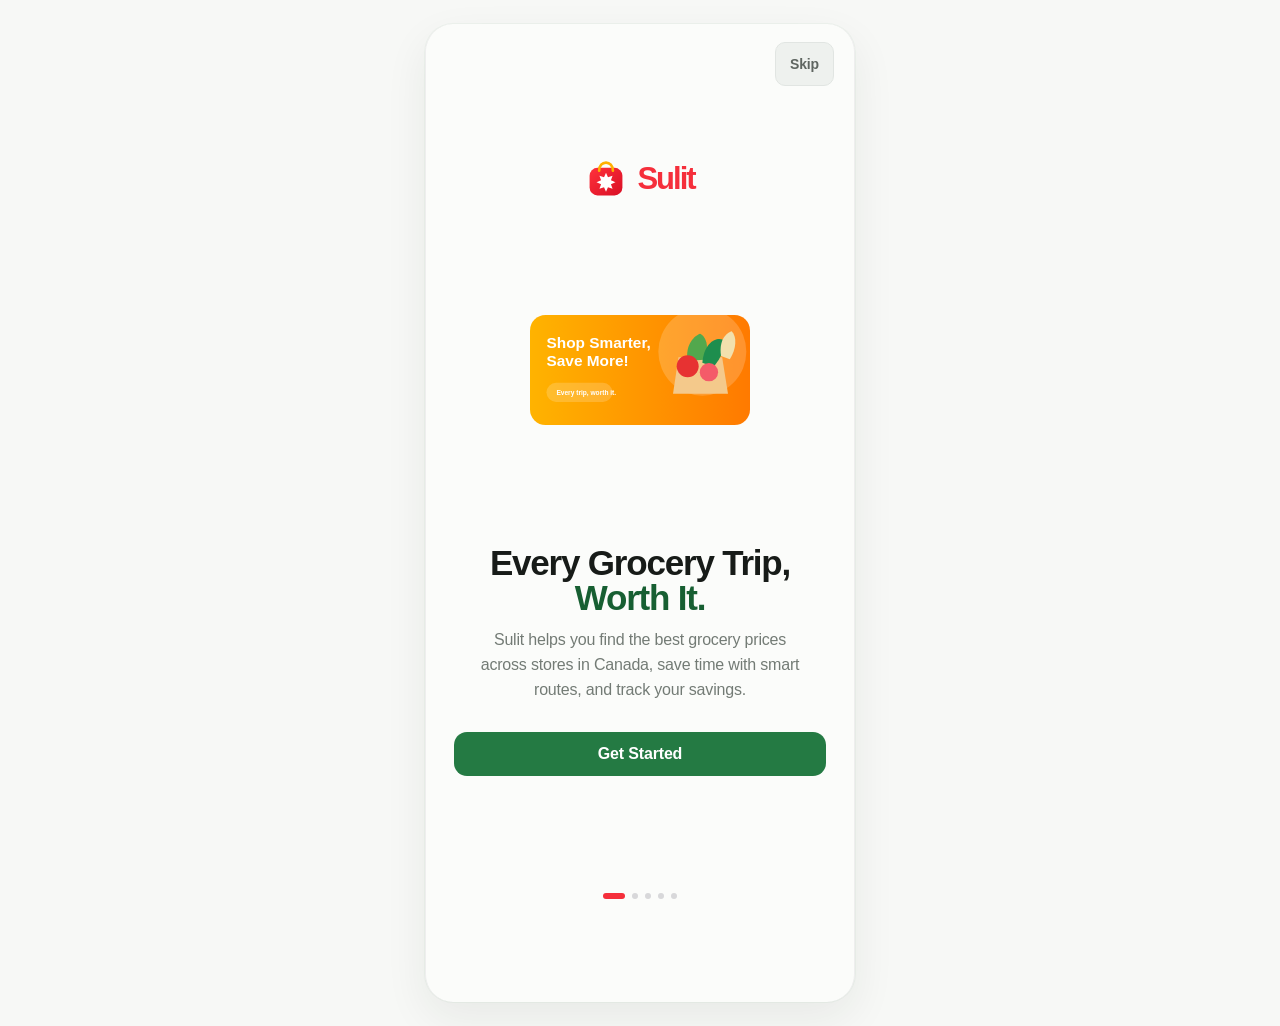
==== index.html @ 2a54afce "Add files via upload" ====
<!doctype html><html lang="en"><head><meta charset="utf-8"><meta name="viewport" content="width=device-width,initial-scale=1,viewport-fit=cover"><meta name="theme-color" content="#2f8f57"><meta name="apple-mobile-web-app-capable" content="yes"><meta name="apple-mobile-web-app-status-bar-style" content="default"><link rel="manifest" href="manifest.webmanifest"><link rel="icon" href="assets/app-icon.svg"><title>Sulit</title><link rel="stylesheet" href="css/styles.css"><link rel="stylesheet" href="css/appstore.css"><link rel="stylesheet" href="css/ios-green.css"></head><body><div class="app onboarding-app"><main class="onboarding-shell"><section class="onboarding-slide active"><button class="skip-link" onclick="finishOnboarding()">Skip</button><div class="sulit-logo"><img src="assets/sulit-logo.svg" alt=""><b>Sulit</b></div><div class="onboarding-art"><img src="assets/hero-grocery.svg" alt="Sulit groceries"></div><h1>Every Grocery Trip,<br><em>Worth It.</em></h1><p>Sulit helps you find the best grocery prices across stores in Canada, save time with smart routes, and track your savings.</p><button onclick="nextSlide()">Get Started</button></section><section class="onboarding-slide"><button class="skip-link" onclick="finishOnboarding()">Skip</button><div class="onboarding-art"><img src="assets/compare.svg" alt="Compare prices"></div><h1>Compare Prices</h1><p>See your grocery total at nearby stores and find the lowest-priced basket.</p><button class="circle-next" onclick="nextSlide()">→</button></section><section class="onboarding-slide"><button class="skip-link" onclick="finishOnboarding()">Skip</button><div class="onboarding-art"><img src="assets/routes.svg" alt="Smart routes"></div><h1>Smart Routes</h1><p>Choose one or two stores and follow the most efficient route to save time and fuel.</p><button class="circle-next" onclick="nextSlide()">→</button></section><section class="onboarding-slide"><button class="skip-link" onclick="finishOnboarding()">Skip</button><div class="onboarding-art"><img src="assets/savings.svg" alt="Track savings"></div><h1>Track Savings</h1><p>Upload receipts to see your grocery spending, savings, and price history.</p><button class="circle-next" onclick="nextSlide()">→</button></section><section class="onboarding-slide"><div class="onboarding-art"><img src="assets/no-hassle.svg" alt="No hassle"></div><h1>No Hassle</h1><p>Simple, fast, and made for Canadian shoppers like you.</p><button onclick="finishOnboarding()">Let’s Go!</button></section><div id="onboardingDots" class="onboarding-dots"></div></main></div><script>let slide=0;const slides=[...document.querySelectorAll('.onboarding-slide')];function paint(){slides.forEach((s,i)=>s.classList.toggle('active',i===slide));document.getElementById('onboardingDots').innerHTML=slides.map((_,i)=>`<i class="${i===slide?'active':''}"></i>`).join('')}function nextSlide(){slide=Math.min(slide+1,slides.length-1);paint()}function finishOnboarding(){localStorage.setItem('sulitOnboardingComplete','true');location.href='add.html'}if(localStorage.getItem('sulitOnboardingComplete')==='true')location.replace('add.html');paint();</script><script>if('serviceWorker'in navigator){window.addEventListener('load',()=>navigator.serviceWorker.register('./sw.js').catch(()=>{}))}</script></body></html>
---- css/styles.css ----
:root{
  --green:#2ca43b;
  --green-dark:#167326;
  --green-soft:#edf8ee;
  --green-pale:#f5fbf5;
  --ink:#141b17;
  --muted:#68736b;
  --line:#e4e9e5;
  --surface:#ffffff;
  --page:#f4f7f4;
  --warning:#fff7de;
  --warning-line:#ead68a;
  --danger:#fff0f0;
  --danger-text:#a32626;
  --shadow:0 10px 30px rgba(30,64,39,.08);
  --shadow-soft:0 4px 16px rgba(30,64,39,.06);
}
*{box-sizing:border-box}
html{background:var(--page)}
body{
  margin:0;
  font-family:Inter,ui-sans-serif,system-ui,-apple-system,BlinkMacSystemFont,"Segoe UI",sans-serif;
  background:
    radial-gradient(circle at 20% 0%,#edf8ef 0,transparent 32rem),
    var(--page);
  color:var(--ink);
}
button,input,select,textarea{font:inherit}
button,a{-webkit-tap-highlight-color:transparent}
.app{
  position:relative;
  width:100%;
  max-width:430px;
  min-height:100vh;
  margin:0 auto;
  padding-bottom:92px;
  overflow:hidden;
  background:var(--surface);
  box-shadow:0 0 40px rgba(19,48,26,.12);
}
header{
  position:relative;
  padding:22px 20px 20px;
  background:#fff;
  color:var(--ink);
  border-bottom:1px solid #eef1ee;
}
header::after{
  content:"";
  position:absolute;
  left:20px;
  right:20px;
  bottom:-1px;
  height:1px;
  background:linear-gradient(90deg,var(--green),transparent);
  opacity:.35;
}
header h1{
  margin:0;
  font-size:25px;
  line-height:1.15;
  letter-spacing:-.6px;
}
header p{
  margin:7px 0 0;
  color:var(--muted);
  font-size:14px;
  line-height:1.45;
}
.brand-header{
  display:flex;
  align-items:center;
  justify-content:space-between;
  gap:14px;
}
.brand-lockup{display:flex;align-items:center;gap:10px}
.brand-mark{
  display:grid;
  place-items:center;
  width:38px;
  height:38px;
  border-radius:12px;
  background:linear-gradient(145deg,#dff5e1,#f7fff7);
  color:var(--green-dark);
  font-size:22px;
  box-shadow:inset 0 0 0 1px #d5ead8;
}
.brand-title{font-size:20px;font-weight:800;color:var(--green-dark);letter-spacing:-.4px}
.header-action{
  display:grid;place-items:center;width:38px;height:38px;border-radius:50%;
  background:#f5f8f5;border:1px solid var(--line);font-size:17px
}
main{padding:18px 16px 22px}
.hero-panel{
  padding:12px 2px 18px;
}
.hero-panel h2{
  max-width:280px;
  margin:0;
  font-size:35px;
  line-height:1.03;
  letter-spacing:-1.5px;
}
.hero-panel p{margin:12px 0 0;max-width:330px;color:var(--muted);line-height:1.55}
.hero-illustration{
  position:relative;
  display:grid;
  place-items:center;
  min-height:175px;
  margin:18px 0;
  border-radius:28px;
  overflow:hidden;
  background:
    radial-gradient(circle at 50% 80%,#dcefdc 0 28%,transparent 29%),
    linear-gradient(145deg,#f6fcf5,#e9f7e8);
}
.hero-illustration::before{
  content:"🥦  🥕  🍎";
  position:absolute;
  top:35px;
  font-size:43px;
  letter-spacing:8px;
  transform:rotate(-4deg);
}
.hero-illustration::after{
  content:"🛒";
  position:absolute;
  bottom:20px;
  font-size:82px;
  filter:drop-shadow(0 12px 8px rgba(19,80,32,.15));
}
.card{
  margin-bottom:14px;
  padding:16px;
  background:var(--surface);
  border:1px solid var(--line);
  border-radius:20px;
  box-shadow:var(--shadow-soft);
}
.card.featured{
  border-color:#b8dfbd;
  background:linear-gradient(145deg,#fbfffb,#edf9ee);
}
.card.selected,.product.selected,.store-card.selected,.plan-card.selected{
  border-color:var(--green);
  background:var(--green-soft);
  box-shadow:0 0 0 2px rgba(44,164,59,.08),var(--shadow-soft);
}
.row{display:flex;align-items:center;gap:10px}
.space{justify-content:space-between}
.grid2{display:grid;grid-template-columns:repeat(2,minmax(0,1fr));gap:11px}
h2{margin:0 0 12px;font-size:18px;letter-spacing:-.25px}
h3{margin:0 0 8px;font-size:16px}
label{display:block;margin:13px 0 6px;font-size:12px;font-weight:750;color:#3d4941}
input,select,textarea{
  width:100%;
  padding:13px 14px;
  color:var(--ink);
  background:#fbfcfb;
  border:1px solid #dfe6e0;
  border-radius:13px;
  outline:none;
  transition:border-color .18s,box-shadow .18s,background .18s;
}
input:focus,select:focus,textarea:focus{
  background:#fff;
  border-color:#74bd7e;
  box-shadow:0 0 0 4px rgba(44,164,59,.10);
}
button,.button{
  display:block;
  width:100%;
  padding:13px 15px;
  border:0;
  border-radius:13px;
  cursor:pointer;
  text-align:center;
  text-decoration:none;
  color:#fff;
  font-weight:760;
  background:linear-gradient(180deg,#35b747,#249a35);
  box-shadow:0 7px 14px rgba(37,151,51,.18);
  transition:transform .12s,filter .12s;
}
button:active,.button:active{transform:translateY(1px)}
button:hover,.button:hover{filter:brightness(.98)}
button.secondary,.button.secondary{
  color:var(--green-dark);
  background:#f1f7f2;
  border:1px solid #d9e8dc;
  box-shadow:none;
}
button.danger{
  width:auto;
  padding:8px 11px;
  color:var(--danger-text);
  background:var(--danger);
  box-shadow:none;
}
.price{font-size:24px;font-weight:850;letter-spacing:-.6px}
.muted{color:var(--muted);font-size:12.5px;line-height:1.45}
.badge{
  display:inline-flex;
  align-items:center;
  gap:4px;
  padding:5px 9px;
  color:var(--green-dark);
  background:#dff4e2;
  border-radius:999px;
  font-size:11px;
  font-weight:800;
}
.item{
  padding:13px 0;
  border-bottom:1px solid var(--line);
}
.item:last-child{border-bottom:0}
.item strong{font-size:14px}
.product,.store-card,.plan-card{
  margin-bottom:10px;
  padding:14px;
  background:#fff;
  border:1px solid var(--line);
  border-radius:17px;
  box-shadow:0 3px 11px rgba(34,62,40,.035);
  cursor:pointer;
}
.product:hover,.store-card:hover,.plan-card:hover{border-color:#b5dabb;background:#fbfefb}
.product{position:relative;padding-left:44px}
.product::before{
  content:"○";
  position:absolute;
  left:14px;
  top:50%;
  transform:translateY(-50%);
  color:var(--green);
  font-size:22px;
}
.product.selected::before{content:"●"}
.store-card{
  position:relative;
  padding:15px 15px 15px 67px;
  min-height:82px;
}
.store-card::before{
  content:"🏪";
  position:absolute;
  left:15px;
  top:15px;
  display:grid;
  place-items:center;
  width:40px;height:40px;
  border-radius:13px;
  background:#eff7ef;
  font-size:21px;
}
.plan-card{padding:17px}
.plan-card h2{margin-bottom:4px}
.empty{padding:30px 10px;text-align:center;color:var(--muted)}
.notice,.success,.error{
  padding:12px 13px;
  border-radius:14px;
  font-size:13px;
  line-height:1.45;
}
.notice{background:var(--warning);border:1px solid var(--warning-line)}
.success{margin-bottom:12px;color:#176f27;background:#e7f7e9;border:1px solid #bce3c1}
.error{margin-bottom:12px;color:var(--danger-text);background:var(--danger);border:1px solid #efc4c4}
.stat{
  min-height:94px;
  padding:14px;
  border:1px solid #dfe9df;
  border-radius:16px;
  background:linear-gradient(145deg,#f8fcf8,#edf7ee);
}
.stat:nth-child(2n){background:linear-gradient(145deg,#fbfbf7,#f7f4e9)}
.stat .value{margin-top:7px;font-size:22px;font-weight:850;letter-spacing:-.6px}
.nav{
  position:fixed;
  z-index:50;
  left:50%;
  bottom:0;
  transform:translateX(-50%);
  display:grid;
  grid-template-columns:repeat(5,1fr);
  width:min(430px,100%);
  padding:8px 5px max(8px,env(safe-area-inset-bottom));
  background:rgba(255,255,255,.96);
  border-top:1px solid var(--line);
  backdrop-filter:blur(18px);
}
.nav a{
  padding:4px 2px;
  text-align:center;
  text-decoration:none;
  color:#7c867f;
  font-size:10px;
  font-weight:650;
  border-radius:11px;
}
.nav a.active{color:var(--green-dark);background:#f1f8f2}
.nav span{display:block;margin-bottom:2px;font-size:19px}
#map{
  height:365px;
  overflow:hidden;
  border:1px solid #dce4dd;
  border-radius:18px;
}
table{width:100%;border-collapse:collapse;font-size:12px}
th,td{padding:9px 6px;border-bottom:1px solid var(--line);text-align:left}
th{color:var(--muted);font-size:10px;text-transform:uppercase;letter-spacing:.6px}
.hidden{display:none!important}

/* Route */
.route-hero{
  padding:20px;
  border-radius:23px;
  text-align:center;
  background:linear-gradient(145deg,#f3fbf2,#e4f5e5);
}
.route-icon{font-size:55px;margin-bottom:6px}
.route-summary-card{background:#fff}

/* Return modal */
.shopping-modal{
  position:fixed;inset:0;z-index:9999;display:none;align-items:center;justify-content:center;
  padding:20px;background:rgba(8,22,12,.62);backdrop-filter:blur(4px)
}
.shopping-modal.show{display:flex}
.shopping-modal-card{
  width:100%;max-width:380px;padding:23px;border-radius:22px;background:#fff;
  box-shadow:0 20px 60px rgba(0,0,0,.26)
}
.shopping-modal-buttons{display:grid;grid-template-columns:1fr 1fr;gap:10px;margin-top:18px}
.shopping-check{width:23px;height:23px;flex:0 0 auto;accent-color:var(--green)}
.item-completed{opacity:.52}.item-completed strong{text-decoration:line-through}

/* Receipt scanner */
.receipt-dropzone{
  padding:26px 16px;
  text-align:center;
  border:1.5px dashed #b8d7bd;
  border-radius:20px;
  background:#f7fcf7;
}
.receipt-camera{font-size:52px;margin-bottom:8px}
.receipt-preview{margin-top:14px;padding:10px;border:1px solid var(--line);border-radius:16px;background:#f7faf8}
.receipt-preview img{display:block;width:100%;max-height:320px;object-fit:contain;border-radius:12px}
.scan-progress-track,.budget-progress-track{
  width:100%;height:11px;overflow:hidden;border-radius:999px;background:#e7ece8
}
.scan-progress-track{margin:16px 0 10px}
.scan-progress-bar,.budget-progress-bar{
  height:100%;border-radius:999px;background:linear-gradient(90deg,var(--green-dark),#64c46e);
  transition:width .25s ease
}
.scan-progress-bar{width:2%}.budget-progress-bar{width:0}
.ocr-ring{
  display:grid;place-items:center;width:138px;height:138px;margin:22px auto;border-radius:50%;
  background:conic-gradient(var(--green) var(--progress,0%),#e8eee9 0);
  position:relative
}
.ocr-ring::after{content:"🧾";display:grid;place-items:center;position:absolute;inset:13px;border-radius:50%;background:white;font-size:38px}
.receipt-item-row{display:grid;grid-template-columns:minmax(0,1fr) 90px 42px;gap:7px;align-items:center;margin-bottom:8px}
.receipt-item-row input{min-width:0;padding:10px}.receipt-item-row button{width:42px;height:42px;padding:0}
.ocr-details{margin-top:14px;padding:12px;border:1px solid var(--line);border-radius:12px;background:#f7faf8}

/* Budget */
.savings-welcome-card{text-align:center;padding:30px 20px}
.savings-welcome-icon{font-size:62px;margin-bottom:12px}
.welcome-benefits{
  margin:19px 0;padding:15px;text-align:left;line-height:2.05;
  background:#f4f9f4;border:1px solid #e1ebe2;border-radius:16px
}
.dashboard-top{
  position:relative;
  padding-top:18px;
}
.budget-illustration{
  display:grid;place-items:center;height:145px;margin-bottom:15px;
  background:linear-gradient(145deg,#f3fbf2,#e7f6e7);border-radius:22px;font-size:75px
}

/* Admin */
.admin-shell{max-width:1080px;margin:0 auto;background:#f5f7f5;min-height:100vh}
.admin-shell .app{max-width:1080px;box-shadow:none;background:#f5f7f5;padding-bottom:30px}
.admin-shell header{background:#14251b;color:#fff;border:0}
.admin-shell header p{color:#b8c7bd}
.admin-shell main{padding:24px}
.admin-shell .card{border-radius:14px}
.admin-shell .grid2{grid-template-columns:repeat(4,minmax(0,1fr))}

@media(min-width:800px){
  body{padding:24px 0}
  .app{min-height:calc(100vh - 48px);border-radius:28px}
}
@media(max-width:520px){
  .admin-shell .grid2{grid-template-columns:repeat(2,minmax(0,1fr))}
}

/* ===== LIVELY PRODUCT + NAVIGATION VISUALS ===== */
.product-logo,.list-product-logo,.store-logo{
  display:grid;place-items:center;flex:0 0 auto;border-radius:15px;
  box-shadow:inset 0 0 0 1px rgba(255,255,255,.75),0 7px 16px rgba(42,93,51,.10)
}
.product-logo{width:48px;height:48px;font-size:27px;background:linear-gradient(145deg,#fff4cd,#e7f8e8)}
.list-product-logo{width:46px;height:46px;font-size:25px;background:linear-gradient(145deg,#fef4d9,#e9f8eb)}
.store-logo{width:48px;height:48px;font-size:20px;font-weight:900;color:#fff;background:var(--store-color,#2ca43b)}
.product-result-card{display:flex;align-items:center;gap:12px;padding:12px;border:1px solid var(--line);border-radius:17px;margin-top:10px;background:#fff;cursor:pointer;transition:.15s}
.product-result-card:hover{transform:translateY(-1px);border-color:#8acb93;box-shadow:var(--shadow-soft)}
.product-result-card.selected{background:linear-gradient(145deg,#f4fff4,#e6f8e8);border-color:var(--green)}
.product-copy{min-width:0;flex:1}.product-copy strong{display:block;font-size:15px}.product-copy .muted{white-space:nowrap;overflow:hidden;text-overflow:ellipsis}
.list-item-card{margin-bottom:11px;padding:13px;border:1px solid var(--line);border-radius:18px;background:linear-gradient(145deg,#fff,#fbfdfb);box-shadow:0 4px 14px rgba(34,62,40,.045)}
.nav a span{width:30px;height:30px;margin:0 auto 3px;display:grid;place-items:center;border-radius:10px;font-size:16px;color:#fff;box-shadow:0 5px 11px rgba(20,65,30,.12)}
.nav a:nth-child(1) span{background:linear-gradient(145deg,#55bb5f,#228b35)}
.nav a:nth-child(2) span{background:linear-gradient(145deg,#ffbd4a,#f08c21)}
.nav a:nth-child(3) span{background:linear-gradient(145deg,#5ea9ff,#2568c9)}
.nav a:nth-child(4) span{background:linear-gradient(145deg,#b482ff,#7043bd)}
.nav a:nth-child(5) span{background:linear-gradient(145deg,#ff7ca5,#ce3c73)}
.nav a.active span{transform:translateY(-2px);box-shadow:0 8px 15px rgba(20,65,30,.2)}
.color-strip{height:5px;border-radius:999px;background:linear-gradient(90deg,#2ca43b,#f4b42f,#3f87e8,#9d60d8,#e74d7d);margin-bottom:16px}

/* ===== EDITABLE ADMIN CONSOLE ===== */
.admin-tabs{display:flex;gap:8px;overflow:auto;padding:4px 0 14px;scrollbar-width:none}.admin-tabs::-webkit-scrollbar{display:none}
.admin-tab{width:auto;white-space:nowrap;padding:10px 14px;background:#fff;color:#344239;border:1px solid var(--line);box-shadow:none}
.admin-tab.active{color:#fff;background:linear-gradient(145deg,#2ca43b,#197d2a);border-color:transparent}
.admin-panel{display:none}.admin-panel.active{display:block}
.admin-form-grid{display:grid;grid-template-columns:repeat(2,minmax(0,1fr));gap:12px}
.admin-form-grid .full{grid-column:1/-1}
.admin-actions{display:flex;gap:9px;flex-wrap:wrap;margin-top:15px}.admin-actions button{width:auto;min-width:120px}
.admin-table-wrap{overflow:auto;border:1px solid var(--line);border-radius:16px;background:#fff}
.admin-table{min-width:760px}.admin-table th{position:sticky;top:0;background:#f1f6f2;z-index:1}.admin-table td{vertical-align:middle}
.admin-table .tiny-button{width:auto;padding:7px 10px;border-radius:9px;font-size:11px;box-shadow:none;display:inline-block;margin:2px}
.admin-table .edit-btn{background:#eaf3ff;color:#1f5ca7}.admin-table .delete-btn{background:#fff0f0;color:#a32626}.admin-table .alias-btn{background:#f3ecff;color:#6a39a5}
.admin-mini-product{display:flex;align-items:center;gap:9px}.admin-mini-icon{display:grid;place-items:center;width:36px;height:36px;border-radius:11px;background:#f1f7f2;font-size:21px}
.admin-section-title{display:flex;justify-content:space-between;align-items:center;gap:12px;margin-bottom:12px}
.admin-count{font-size:12px;padding:5px 9px;border-radius:999px;background:#edf7ef;color:#176d29;font-weight:800}
.icon-picker{display:flex;gap:8px;flex-wrap:wrap;margin-top:8px}.icon-choice{width:42px;height:42px;padding:0;font-size:22px;background:#f7faf7;color:#222;border:1px solid var(--line);box-shadow:none}.icon-choice.active{background:#e3f6e5;border-color:#2ca43b}
@media(max-width:700px){.admin-form-grid{grid-template-columns:1fr}.admin-form-grid .full{grid-column:auto}.admin-shell main{padding:14px}.admin-shell .grid2{grid-template-columns:repeat(2,minmax(0,1fr))}}

.store-card::before{display:none!important}


.shopping-modal-buttons .danger{
  width:100%;
  padding:13px 15px;
}

#usersTableBody button{
  white-space:nowrap;
}

#usersTableBody td{
  vertical-align:middle;
}


.file-input-hidden{
  position:fixed;
  left:-10000px;
  width:1px;
  height:1px;
  opacity:0;
  pointer-events:none;
}

pre{
  overflow:auto;
  font-family:ui-monospace,SFMono-Regular,Consolas,monospace;
  font-size:12px;
  line-height:1.45;
}


.shopping-modal-buttons.single-button {
  grid-template-columns: 1fr;
}

.shopping-modal-buttons.single-button button {
  width: 100%;
}

#finishShoppingModal {
  position: fixed;
  inset: 0;
  z-index: 9999;
  display: none;
  align-items: center;
  justify-content: center;
  padding: 20px;
  background: rgba(8, 22, 12, 0.62);
  backdrop-filter: blur(4px);
}

#finishShoppingModal.show {
  display: flex;
}

#finishShoppingModal .shopping-modal-card {
  width: 100%;
  max-width: 380px;
  padding: 23px;
  border-radius: 22px;
  background: #fff;
  box-shadow: 0 20px 60px rgba(0, 0, 0, 0.26);
}


.trip-summary-card {
  padding: 22px;
}

.trip-summary-icon {
  margin-bottom: 12px;
  text-align: center;
  font-size: 56px;
}

.trip-stops {
  margin: 18px 0;
}

.trip-stop {
  display: flex;
  align-items: center;
  gap: 12px;

  padding: 13px 0;

  border-bottom: 1px solid var(--line);
}

.trip-stop:last-child {
  border-bottom: 0;
}

.trip-stop-number {
  display: grid;
  place-items: center;

  width: 34px;
  height: 34px;

  flex: 0 0 auto;

  color: #fff;
  background: var(--green);

  border-radius: 50%;

  font-weight: 800;
}

.trip-total {
  margin: 16px 0;
  padding: 15px;

  border-radius: 15px;

  background: var(--green-soft);

  font-size: 16px;
}

#startNavigationButton {
  margin-top: 12px;
  padding: 16px;

  font-size: 16px;
}

#startNavigationButton:disabled {
  cursor: wait;
  opacity: 0.72;
}


#adminCloudLoginCard {
  max-width: 620px;
  margin: 30px auto;
}

#adminDashboardShell.hidden {
  display: none !important;
}

.admin-session-bar {
  display: flex;
  align-items: center;
  justify-content: space-between;
  gap: 16px;
}

.admin-session-bar button {
  flex: 0 0 auto;
}

body.admin-shell:has(#adminDashboardShell.hidden)
main {
  max-width: 720px;
  margin: 0 auto;
}

body.admin-shell:has(#adminDashboardShell.hidden)
#adminMessage:empty {
  display: none;
}

#budgetSetupCard{max-width:520px;margin:20px auto;}#budgetProgressBar{transition:width .25s ease;}


#receiptFirstState,
#budgetSetupCard {
  max-width: 540px;
  margin: 18px auto;
}

#budgetSetupCard {
  position: relative;
}

#budgetDashboard {
  padding-bottom: 10px;
}


/* Home flow upgrade */
.welcome-app{padding-bottom:0}
.welcome-hero{padding-top:24px}
.welcome-hero .button{margin-top:6px}
.product-result-card .product-copy{flex:1;min-width:0}
.compact-product-action{width:auto;min-width:76px;padding:9px 11px;box-shadow:none}
.empty-link{display:block;text-decoration:none;color:var(--ink);cursor:pointer}
.empty-link:hover{border-color:#8acb93;background:var(--green-pale)}
/* Sulit light Canadian theme */
:root{--green:#ef3f46;--green-dark:#cf252d;--green-soft:#fff0f1;--green-pale:#fff7f7;--ink:#252629;--muted:#74777d;--line:#ececef;--surface:#fff;--page:#f5f5f6;--danger:#fff0f1;--danger-text:#c5222b;--shadow:0 12px 30px rgba(55,45,48,.08);--shadow-soft:0 5px 18px rgba(55,45,48,.06)}
body{background:radial-gradient(circle at 15% 0%,#fff0f1 0,transparent 28rem),var(--page)}
.app{box-shadow:0 0 45px rgba(60,45,50,.12)} header::after{background:linear-gradient(90deg,var(--green),transparent)}
.brand-mark{background:#fff0f1;color:var(--green-dark);box-shadow:inset 0 0 0 1px #ffd9dc}.brand-title,.badge{color:var(--green-dark)}.badge{background:#ffe5e7}.card.featured{border-color:#ffc9cd;background:linear-gradient(145deg,#fff,#fff3f4)}
input:focus,select:focus,textarea:focus{border-color:#f17c82;box-shadow:0 0 0 4px rgba(239,63,70,.1)}button,.button{background:linear-gradient(180deg,#ff4a51,#e93139);box-shadow:0 7px 16px rgba(224,45,53,.2)}button.secondary,.button.secondary{color:var(--green-dark);background:#fff5f5;border-color:#ffd9dc}.nav a.active{color:var(--green-dark)}
.sulit-wordmark{font-weight:900;font-size:25px;color:var(--green);letter-spacing:-1px}.sulit-wordmark span{font-size:13px}.sulit-wordmark small{display:block;color:var(--muted);font-size:10px;letter-spacing:0;font-weight:600}.header-action{text-decoration:none;color:var(--ink)}
.onboarding-app{padding-bottom:0;background:linear-gradient(160deg,#fff8f8,#fff)}.onboarding-shell{position:relative;min-height:100vh;padding:22px 26px 60px;display:flex;align-items:stretch}.onboarding-slide{display:none;width:100%;text-align:center;flex-direction:column;align-items:center;justify-content:center;animation:slideIn .35s ease}.onboarding-slide.active{display:flex}.onboarding-slide h1{font-size:31px;line-height:1.12;letter-spacing:-1.2px;margin:20px 0 12px}.onboarding-slide h1 em{font-style:normal;color:var(--green)}.onboarding-slide p{max-width:320px;color:var(--muted);line-height:1.6;margin:0 auto 30px}.sulit-logo{display:flex;align-items:center;gap:10px;font-size:53px;color:var(--green);font-weight:900;letter-spacing:-2px}.sulit-logo span{font-size:44px}.onboarding-art{width:220px;height:220px;margin:20px auto 5px;display:grid;place-items:center;border-radius:50%;font-size:90px;background:radial-gradient(circle,#fff 0 45%,#fff0f1 46% 70%,transparent 71%)}.skip-link{position:absolute;top:22px;right:23px;background:none;color:var(--muted);box-shadow:none;width:auto;padding:6px}.circle-next{width:52px;height:52px;border-radius:50%;padding:0;font-size:25px}.onboarding-dots{position:absolute;bottom:25px;left:0;right:0;display:flex;justify-content:center;gap:7px}.onboarding-dots i{width:6px;height:6px;border-radius:9px;background:#d8d8da}.onboarding-dots i.active{width:22px;background:var(--green)}@keyframes slideIn{from{opacity:0;transform:translateX(14px)}to{opacity:1;transform:none}}
.search-wrap{margin-bottom:10px}.product-result-card{border-radius:17px;background:#fff;border:1px solid var(--line);box-shadow:var(--shadow-soft)}.list-summary{display:flex;align-items:center;justify-content:space-between}.list-summary a,.section-title a{color:var(--green-dark);font-size:13px;font-weight:800;text-decoration:none}.section-title{display:flex;justify-content:space-between;align-items:center}.nearby-stores{display:grid;grid-template-columns:repeat(3,1fr);gap:9px}.nearby-stores div{display:flex;min-height:90px;flex-direction:column;justify-content:center;align-items:center;border:1px solid var(--line);border-radius:17px;background:#fff;font-size:24px}.nearby-stores b{font-size:11px;margin-top:6px}.nearby-stores small{font-size:9px;color:var(--muted)}.savings-summary{background:linear-gradient(140deg,#fff,#fff0f1);border-color:#ffd3d6}.mini-trend{font-size:11px;color:var(--green-dark);margin-top:5px}
.brand-change{display:inline-block;width:auto;margin-top:5px;padding:4px 8px;border-radius:8px;background:#fff3f4;color:var(--green-dark);box-shadow:none;font-size:10px}.brand-option{display:flex;align-items:center;text-align:left;gap:12px;background:#fff;color:var(--ink);border:1px solid var(--line);box-shadow:none;margin-bottom:9px}.brand-option span{font-size:25px}.brand-option small{display:block;color:var(--muted)}
.profile-head{text-align:center;padding:20px}.profile-avatar{width:78px;height:78px;border-radius:50%;display:grid;place-items:center;margin:auto;background:#fff0f1;font-size:39px}.profile-head h2{margin:12px 0 3px}.profile-head p{color:var(--muted);font-size:13px}.settings-list{border:1px solid var(--line);border-radius:20px;overflow:hidden;background:#fff;margin-bottom:15px}.setting-row{display:flex;align-items:center;gap:12px;width:100%;border-radius:0;border:0;border-bottom:1px solid var(--line);background:#fff;color:var(--ink);box-shadow:none;text-align:left;text-decoration:none;padding:15px}.setting-row:last-child{border-bottom:0}.setting-row>span{font-size:21px}.setting-row div{flex:1}.setting-row b,.setting-row small{display:block}.setting-row small{color:var(--muted);margin-top:2px}.setting-row strong{color:var(--green-dark)}.logout-button{background:#fff;color:var(--green-dark);border:1px solid #ffd5d8;box-shadow:none;margin-top:25px}
.receipt-grid{display:grid;grid-template-columns:repeat(2,1fr);gap:12px}.receipt-thumb{cursor:pointer;text-align:center;padding:15px 9px;border:1px solid var(--line);border-radius:16px;background:#fff;box-shadow:var(--shadow-soft)}.receipt-mini{font-size:48px}.receipt-thumb b,.receipt-thumb small,.receipt-thumb strong{display:block}.receipt-thumb small{color:var(--muted);margin:5px}.receipt-thumb strong{color:var(--green-dark)}.receipt-viewer{position:fixed;inset:0;display:none;align-items:center;justify-content:center;padding:25px;background:rgba(20,20,22,.65);z-index:100}.receipt-viewer.show{display:flex}.receipt-paper{position:relative;width:min(350px,100%);max-height:85vh;overflow:auto;padding:34px 25px;background:#fffdf7;box-shadow:0 25px 70px rgba(0,0,0,.3);font-family:monospace}.viewer-close{position:absolute;right:8px;top:8px;width:32px;padding:3px;background:none;color:#333;box-shadow:none;font-size:23px}.receipt-paper h2,.receipt-paper p{text-align:center}.receipt-lines{text-align:left!important;line-height:1.9}.receipt-lines span,.receipt-paper h3 span{float:right}

.quantity-control{display:flex;align-items:center;gap:8px;flex-shrink:0}.quantity-control button{width:32px;height:32px;padding:0;border-radius:50%;box-shadow:none}.quantity-control b{min-width:18px;text-align:center}.product-main-row{cursor:pointer}.price-row{margin-top:10px;padding-top:10px;border-top:1px solid var(--line)}.tap-brand-hint{font-size:10px;color:var(--green-dark);font-weight:700;margin-top:3px}.inline-brand-options{margin-top:12px;padding:12px;background:#f7f7f8;border-radius:14px}.inline-brand-option{display:flex;justify-content:space-between;align-items:center;width:100%;padding:10px 12px;margin-top:7px;background:#fff;color:var(--ink);border:1px solid var(--line);box-shadow:none;text-align:left}.inline-brand-option small{color:var(--muted)}.inline-brand-option.selected{border-color:#ef4b54;background:#fff1f2}.receipt-processing{text-align:center;padding:24px}.processing-spinner{width:48px;height:48px;margin:0 auto 14px;border:5px solid #ffdadd;border-top-color:#ef3742;border-radius:50%;animation:sulitspin .8s linear infinite}@keyframes sulitspin{to{transform:rotate(360deg)}}
.receipt-history-link { color: inherit; text-decoration: none; }
.receipt-history-link:active { transform: scale(.99); }
.digital-receipt-head { text-align: center; padding-bottom: 14px; border-bottom: 1px dashed #d8d8d8; }
.digital-receipt-head p { color: #777; margin: 5px 0 0; font-size: 13px; }
.digital-receipt-items { padding: 12px 0; }
.digital-receipt-row { display:flex; justify-content:space-between; gap:18px; align-items:center; padding:11px 0; border-bottom:1px solid #eee; }
.digital-receipt-row div { display:flex; flex-direction:column; gap:3px; }
.digital-receipt-row small { color:#777; }
.digital-receipt-total { display:flex; justify-content:space-between; font-size:20px; padding-top:15px; border-top:2px solid #222; }

.product-actions-inline{display:flex;align-items:center;gap:8px;flex-wrap:nowrap}.product-actions-inline .compact-product-action{min-width:54px;padding:10px 12px}.product-result-card .product-actions-inline{margin-left:auto}

/* Sulit home: search -> quantity -> confirm flow */
.home-search-row{display:flex;gap:9px;align-items:center}
.home-search-row input{flex:1;min-width:0}
.home-search-add,.home-confirm-add{width:auto;min-width:68px;padding:12px 16px;flex:0 0 auto}
.home-simple-result{display:flex;align-items:center;justify-content:space-between;width:100%;margin-top:8px;padding:13px 15px;border:1px solid var(--line);border-radius:15px;background:#fff;color:var(--ink);box-shadow:var(--shadow-soft);text-align:left}
.home-simple-result b{color:#ef3742}
.home-quantity-row{display:flex;align-items:center;justify-content:flex-end;gap:10px;margin-top:10px;padding:11px 12px;border:1px solid var(--line);border-radius:16px;background:#fff;box-shadow:var(--shadow-soft)}
.home-quantity-row .quantity-control{margin-right:auto}
.list-summary #itemCountLabel{font-size:15px;font-weight:700;color:var(--ink)}

/* Sulit Admin 2026 redesign */
.admin-shell{max-width:none;margin:0;background:#f4f6f8;min-height:100vh;color:#17211b}
.admin-shell .app{max-width:none;min-height:100vh;background:#f4f6f8;box-shadow:none;padding:0}
.admin-shell main{max-width:1440px;margin:0 auto;padding:28px 32px 48px}
.admin-topbar{height:72px;padding:0 32px;display:flex;align-items:center;justify-content:space-between;background:rgba(255,255,255,.92);border-bottom:1px solid #e5e9e6;position:sticky;top:0;z-index:30;backdrop-filter:blur(18px)}
.admin-brand{display:flex;align-items:center;gap:12px}.admin-brand-mark,.login-icon{display:grid;place-items:center;width:38px;height:38px;border-radius:12px;background:linear-gradient(145deg,#ff4b55,#d92736);color:#fff;font-weight:900;box-shadow:0 8px 22px rgba(217,39,54,.22)}
.admin-brand strong{display:block;font-size:17px}.admin-brand span{display:block;color:#778079;font-size:12px;margin-top:2px}.admin-topbar-actions{display:flex;align-items:center;gap:7px;color:#677069;font-size:12px;font-weight:700}.admin-live-dot{width:8px;height:8px;border-radius:50%;background:#26b65f;box-shadow:0 0 0 5px rgba(38,182,95,.12)}
.admin-toolbar{display:flex;align-items:center;justify-content:space-between;margin-bottom:22px}.admin-toolbar h1{font-size:30px;letter-spacing:-.8px;margin:0}.admin-toolbar p{margin:5px 0 0;color:#7a837c;font-size:13px}.admin-signout{width:auto!important;padding:10px 16px!important;background:#fff!important;color:#bf2733!important;border:1px solid #eed8db!important;box-shadow:none!important}
#adminCloudLoginCard{max-width:520px;margin:8vh auto 0;padding:30px!important;border:1px solid #e6e9e7!important;box-shadow:0 24px 70px rgba(18,35,24,.10)!important}.login-icon{margin-bottom:18px;width:48px;height:48px;border-radius:15px;font-size:21px}
.admin-overview-head{display:flex;align-items:end;justify-content:space-between;margin:2px 0 12px}.admin-overview-head h2{margin:0;font-size:19px}.admin-overview-head p{margin:4px 0 0;color:#7d857f;font-size:13px}.admin-stats-grid{gap:12px!important;margin-bottom:22px}.admin-stats-grid .stat{background:#fff;border:1px solid #e4e8e5;border-radius:18px;padding:18px;box-shadow:0 8px 26px rgba(20,38,26,.045)}.admin-stats-grid .value{font-size:29px;margin-top:8px}
.admin-workspace{display:grid;grid-template-columns:220px minmax(0,1fr);gap:20px;align-items:start}.admin-sidebar{position:sticky;top:94px;background:#fff;border:1px solid #e3e7e4;border-radius:20px;padding:12px;box-shadow:0 10px 30px rgba(18,35,24,.05)}.admin-nav-label{font-size:10px;font-weight:900;letter-spacing:1.2px;color:#9aa19c;padding:8px 10px}.admin-tabs{display:flex!important;flex-direction:column;gap:4px;padding:0!important;overflow:visible!important}.admin-tab{width:100%!important;text-align:left;border:0!important;background:transparent!important;color:#59625c!important;border-radius:12px!important;padding:11px 12px!important;font-size:13px!important;box-shadow:none!important}.admin-tab:hover{background:#f5f7f5!important}.admin-tab.active{background:#fff0f1!important;color:#d52838!important;font-weight:850!important}.admin-content{min-width:0}.admin-panel>.card:first-child{margin-top:0}
.admin-shell .card{border:1px solid #e3e7e4;border-radius:20px;padding:20px;background:#fff;box-shadow:0 10px 30px rgba(18,35,24,.045)}.admin-shell .card+.card{margin-top:16px}.admin-section-title h2,.admin-panel h2{font-size:18px;margin:0}.admin-section-title .muted{margin-top:5px;font-size:12px}.admin-count{background:#f1f4f2;color:#5d6760;padding:6px 10px}.admin-form-grid{gap:14px}.admin-shell input,.admin-shell select,.admin-shell textarea{border-radius:12px;border-color:#dce2de;background:#fafbfa}.admin-shell input:focus,.admin-shell select:focus,.admin-shell textarea:focus{border-color:#ff6370;box-shadow:0 0 0 4px rgba(255,75,85,.09)}.admin-actions button{border-radius:11px;background:linear-gradient(145deg,#ff4b55,#db2938)}.admin-actions .secondary{background:#f3f5f4!important;color:#4b554f!important}.admin-table-wrap{border-radius:14px;border-color:#e3e7e4}.admin-table th{background:#f7f9f7;color:#69716c;font-size:11px;letter-spacing:.2px}.admin-table td{border-color:#eef1ef}.notice{border-radius:14px;background:#fff8e7;border:1px solid #f0dda8;color:#615124}
#panel-users .card{margin-top:0}.admin-session-bar{display:none!important}
@media(max-width:900px){.admin-shell main{padding:20px 16px 40px}.admin-workspace{grid-template-columns:1fr}.admin-sidebar{position:static;overflow:auto;padding:8px}.admin-tabs{flex-direction:row!important;overflow:auto!important}.admin-tab{width:auto!important;white-space:nowrap}.admin-topbar{padding:0 16px}.admin-stats-grid{grid-template-columns:repeat(2,minmax(0,1fr))!important}}
@media(max-width:520px){.admin-toolbar h1{font-size:25px}.admin-topbar-actions span:last-child{display:none}.admin-shell .card{padding:16px}.admin-stats-grid .value{font-size:24px}}

/* Reliable home search result layout */
.home-result-main{display:flex;align-items:center;gap:12px;min-width:0}
.home-result-icon{width:42px;height:42px;display:grid;place-items:center;border-radius:14px;background:linear-gradient(135deg,#fff4f4,#f5f7f8);font-size:24px;flex:0 0 auto}
.home-simple-result{width:100%;display:flex;align-items:center;justify-content:space-between;gap:12px;text-align:left}


/* ===== SULIT V2 — 2026 DESIGN SYSTEM ===== */
:root{--sulit-red:#ff3b49;--sulit-red-dark:#e92737;--sulit-rose:#fff0f2;--sulit-bg:#f5f6f8;--sulit-card:rgba(255,255,255,.94);--sulit-ink:#171a21;--sulit-muted:#747b88;--sulit-line:#e8eaf0;--sulit-green:#25a65a;--sulit-green-soft:#e9f8ef;--sulit-amber:#d88700;--sulit-amber-soft:#fff6df;--shadow-1:0 8px 28px rgba(27,31,44,.08);--shadow-2:0 18px 55px rgba(27,31,44,.13);--radius-xl:28px;--radius-lg:22px;--radius-md:16px}
html{background:radial-gradient(circle at 20% 0%,#fff 0,#f7f7f9 42%,#f0f2f5 100%)}
body{font-family:Inter,ui-rounded,"SF Pro Display","Segoe UI",system-ui,sans-serif;color:var(--sulit-ink);letter-spacing:-.012em;background:transparent}
.app{background:rgba(255,255,255,.86);box-shadow:0 0 0 1px rgba(30,35,48,.05),0 28px 80px rgba(30,35,48,.12);backdrop-filter:blur(24px)}
.card,.stat,.item,.route-option,.store-card{border:1px solid rgba(222,225,233,.9)!important;border-radius:var(--radius-lg)!important;background:var(--sulit-card)!important;box-shadow:var(--shadow-1)!important}
button,.button{border-radius:16px!important;min-height:48px;font-weight:800;letter-spacing:-.01em;background:linear-gradient(135deg,var(--sulit-red),#ff5661)!important;box-shadow:0 10px 24px rgba(255,59,73,.24);transition:transform .18s ease,box-shadow .18s ease,filter .18s ease}
button:hover,.button:hover{transform:translateY(-1px);box-shadow:0 14px 30px rgba(255,59,73,.3);filter:saturate(1.04)}
button.secondary,.secondary{background:#fff!important;color:var(--sulit-red)!important;border:1px solid #ffd1d6!important;box-shadow:none!important}
input,select,textarea{border:1px solid #dde1e8!important;border-radius:15px!important;background:#fbfcfd!important;min-height:48px;transition:border .18s ease,box-shadow .18s ease}
input:focus,select:focus,textarea:focus{border-color:#ff929c!important;box-shadow:0 0 0 4px rgba(255,59,73,.1)!important;outline:none}
.bottom-nav{background:rgba(255,255,255,.9)!important;backdrop-filter:blur(18px);border-top:1px solid rgba(221,225,233,.85)!important}
.bottom-nav a.active{background:linear-gradient(135deg,#fff0f2,#f1fff5)!important;border-radius:16px}
.notice.success,.status-pill.success{background:var(--sulit-green-soft)!important;color:#147b3c!important;border-color:#bce8cc!important}.notice.error,.status-pill.warning{background:var(--sulit-amber-soft)!important;color:#986000!important;border-color:#f1d184!important}
.admin-shell{background:#f3f5f8}.admin-topbar{background:rgba(255,255,255,.92)!important;color:var(--sulit-ink)!important;border-bottom:1px solid var(--sulit-line);backdrop-filter:blur(20px)}
.admin-brand-mark{background:linear-gradient(135deg,var(--sulit-red),#ff7780)!important;border-radius:14px!important;box-shadow:0 8px 22px rgba(255,59,73,.25)}
.admin-workspace{gap:22px}.admin-sidebar{border-radius:24px!important;background:#fff!important;border:1px solid var(--sulit-line)!important;box-shadow:var(--shadow-1)!important;padding:10px!important}
.admin-tab{background:transparent!important;color:#555e6d!important;box-shadow:none!important;border-radius:14px!important;text-align:left!important;min-height:44px!important}.admin-tab.active{background:var(--sulit-rose)!important;color:var(--sulit-red-dark)!important}
.admin-content>.admin-panel>.card,.admin-panel .card{padding:22px!important}.admin-section-hero{display:flex;justify-content:space-between;gap:20px;align-items:center;padding:24px;border-radius:24px;background:linear-gradient(135deg,#fff,#fff3f4);border:1px solid #ffdce0;margin-bottom:18px}.admin-section-hero h2{margin:4px 0 6px;font-size:28px}.admin-section-hero p{margin:0;color:var(--sulit-muted)}.eyebrow{font-size:11px;font-weight:900;letter-spacing:.14em;color:var(--sulit-red)}.compact-button{width:auto!important;padding-inline:18px!important}.admin-inline-select{min-width:150px;min-height:38px!important;padding:8px 10px!important;border-radius:12px!important}.status-pill{display:inline-flex;padding:6px 10px;border-radius:999px;font-size:12px;font-weight:800;border:1px solid}.admin-item-grid{display:grid;grid-template-columns:repeat(auto-fit,minmax(240px,1fr));gap:12px}.admin-receipt-item{padding:16px;border:1px solid var(--sulit-line);border-radius:17px;background:#fcfcfd}.admin-receipt-item-top{display:flex;justify-content:space-between;gap:12px}.confidence-track{height:5px;background:#eceff3;border-radius:999px;margin-top:12px;overflow:hidden}.confidence-track span{display:block;height:100%;background:linear-gradient(90deg,var(--sulit-red),var(--sulit-green));border-radius:inherit}
#panel-receipts .stat{padding:18px!important}.admin-table th{font-size:11px;letter-spacing:.08em;text-transform:uppercase;color:#8a909c}.admin-table td{padding-top:14px!important;padding-bottom:14px!important}
#receiptReview .card{border:1px solid #ffd7db!important;box-shadow:var(--shadow-2)!important}.digital-receipt-row{padding:13px 0!important;border-bottom:1px dashed #e1e4e9}.receipt-processing{padding:30px!important;background:linear-gradient(145deg,#fff,#fff4f5);border-radius:22px}
@media(max-width:760px){.admin-section-hero{align-items:flex-start;flex-direction:column}.admin-item-grid{grid-template-columns:1fr}.admin-sidebar{position:static!important}.admin-workspace{display:block!important}.admin-tabs{display:flex!important;overflow:auto;padding-bottom:8px}.admin-tab{white-space:nowrap!important}}

/* =========================================================
   SULIT V2.0 — MODERN 2026 DESIGN SYSTEM
   ========================================================= */
:root{
  --red:#f52f3b;--red-dark:#d81427;--red-soft:#fff0f2;
  --orange:#ffad0a;--orange-soft:#fff7df;
  --success:#28a865;--success-soft:#eaf9f1;
  --amber:#f2a313;--amber-soft:#fff7e4;
  --ink:#16181d;--muted:#70757f;--line:#eceef2;
  --surface:#fff;--page:#f7f8fa;
  --shadow:0 12px 34px rgba(22,24,29,.08);
  --shadow-soft:0 6px 18px rgba(22,24,29,.055);
}
html{background:#eef0f3}
body{background:linear-gradient(135deg,#f3f4f6 0,#fff 48%,#f5f6f8 100%);color:var(--ink)}
.app{max-width:460px;background:#fbfbfc;box-shadow:0 0 50px rgba(0,0,0,.12);border-left:1px solid #eee;border-right:1px solid #eee}
header{padding:20px 20px 17px;background:rgba(255,255,255,.92);backdrop-filter:blur(16px);position:sticky;top:0;z-index:20}
header::after{background:linear-gradient(90deg,var(--red),transparent);opacity:.28}
header h1{font-size:23px}.brand-title{color:var(--red)}
.sulit-wordmark{font-size:25px;font-weight:900;color:var(--red);letter-spacing:-1px;line-height:1}.sulit-wordmark span{font-size:15px}.sulit-wordmark small{display:block;margin-top:6px;color:#555;font-size:10px;font-weight:650;letter-spacing:.1px}
.header-action{background:#fff;border:1px solid #e7e8ec;box-shadow:var(--shadow-soft);text-decoration:none;color:var(--ink)}
main{padding:18px 15px 30px}
.card,.product,.store-card,.plan-card{border-color:var(--line);box-shadow:var(--shadow-soft)}
.card{border-radius:22px}.card.featured{background:linear-gradient(145deg,#fff,#fff6f7);border-color:#ffd4d9}
button,.button{background:linear-gradient(135deg,#ff3b45,#e91d31);border-radius:15px;box-shadow:0 10px 22px rgba(237,31,49,.22);font-weight:800}
button.secondary,.button.secondary{color:var(--red-dark);background:#fff3f4;border-color:#ffd6da}
input,select,textarea{border-radius:16px;padding:15px;background:#fff;border-color:#e3e5e8}
input:focus,select:focus,textarea:focus{border-color:#ff7b83;box-shadow:0 0 0 4px rgba(245,47,59,.10)}
.badge{color:var(--red-dark);background:var(--red-soft)}
.price{font-weight:900;color:#111318}.muted{color:var(--muted)}
.hidden{display:none!important}

/* Home */
.v2-hero{position:relative;min-height:205px;margin:-4px 0 20px;border-radius:26px;overflow:hidden;background:#ff9e00;box-shadow:0 18px 34px rgba(255,151,0,.24)}
.v2-hero>img{width:100%;height:100%;min-height:205px;object-fit:cover;display:block}
.v2-hero-copy{position:absolute;inset:0;padding:26px 23px;color:#fff;background:linear-gradient(90deg,rgba(222,78,0,.15),transparent 58%)}
.v2-hero-copy .v2-kicker{font-size:9px;font-weight:900;letter-spacing:1.2px;opacity:.9}
.v2-hero-copy h1{font-size:31px;line-height:1.02;letter-spacing:-1.2px;margin:12px 0 9px;max-width:220px}
.v2-hero-copy p{font-size:12px;line-height:1.45;max-width:215px;margin:0;color:#fff}
.v2-section-head{display:flex;align-items:center;justify-content:space-between;margin-bottom:11px}.v2-section-head h2{margin:0}.v2-section-head span{font-size:11px;color:var(--muted)}
.v2-categories{margin-bottom:20px}.v2-category-row{display:grid;grid-template-columns:repeat(5,1fr);gap:8px}
.v2-category-row button{padding:10px 3px;background:#fff;color:var(--ink);box-shadow:var(--shadow-soft);border:1px solid var(--line);border-radius:17px}
.v2-category-row button:first-child{background:linear-gradient(135deg,#ffb400,#ff9200);color:#fff;border:0}
.v2-category-row b{display:block;font-size:22px}.v2-category-row small{display:block;margin-top:5px;font-size:9px;font-weight:700}
#homeSavings{background:linear-gradient(135deg,#ef2435,#ff4650);border:0;color:#fff;box-shadow:0 15px 32px rgba(240,38,55,.25)}
#homeSavings .muted,#homeSavings .mini-trend{color:#fff!important;opacity:.88}#homeSavings .price{color:#fff;font-size:31px}
.home-search-row{gap:8px}.home-search-row input{padding-left:45px;background:#fff url("data:image/svg+xml,%3Csvg xmlns='http://www.w3.org/2000/svg' width='20' height='20' fill='none' stroke='%2370757f' stroke-width='2'%3E%3Ccircle cx='9' cy='9' r='6'/%3E%3Cpath d='m14 14 5 5'/%3E%3C/svg%3E") no-repeat 16px center;background-size:19px}
.home-search-add{width:auto;min-width:74px}.home-simple-result,.home-result-card{background:#fff!important;color:var(--ink)!important;border:1px solid var(--line)!important;box-shadow:var(--shadow-soft)!important;border-radius:18px!important}
.home-quantity-row{background:#fff;border:1px solid var(--line);box-shadow:var(--shadow-soft);border-radius:20px;padding:12px}.home-quantity-row button{width:auto;min-width:42px;border-radius:13px}
.list-summary{display:flex;justify-content:space-between;align-items:center;margin-top:13px}.list-summary a{color:var(--red);font-weight:850;text-decoration:none}

/* Shared intros */
.v2-page-intro{padding:5px 2px 18px}.v2-page-intro>span{font-size:10px;color:var(--red);font-weight:900;letter-spacing:1.2px}.v2-page-intro h2{font-size:27px;line-height:1.06;letter-spacing:-.8px;margin:7px 0}.v2-page-intro p{font-size:13px;color:var(--muted);line-height:1.5;margin:0;max-width:360px}

/* List and products */
.product{border-radius:19px;padding:14px 14px 14px 68px;min-height:74px;background:#fff}.product::before{left:15px;width:40px;height:40px;display:grid;place-items:center;border-radius:13px;background:#fff3f4;font-size:20px}
.product.selected{background:#fff8f9;border-color:#ffc9cf}.product.selected::before{color:var(--red)}
.quantity-controls button,.qty-btn{background:#f2f3f5!important;color:#1d2025!important;box-shadow:none!important;border-radius:50%!important;width:30px!important;height:30px!important;padding:0!important}
.brand-options{margin-top:12px;padding:10px;background:#f8f9fa;border-radius:14px}.brand-option{background:#fff!important;color:var(--ink)!important;box-shadow:none!important;border:1px solid var(--line)!important;text-align:left!important;margin-top:6px!important}

/* Stores */
.store-card{padding:17px 16px 17px 74px;border-radius:22px;min-height:120px;background:#fff}.store-card::before{width:45px;height:45px;background:#f4f5f7;border-radius:15px}
.store-card h2,.store-card strong{font-weight:900}.store-card .price{color:var(--red)}
.store-card:first-child{border-color:#bfe9d2;background:linear-gradient(145deg,#fff,#f3fff8)}
.store-card:first-child::after{content:"Best price";position:absolute;right:14px;top:14px;padding:5px 9px;border-radius:999px;background:var(--success-soft);color:var(--success);font-size:10px;font-weight:900}

/* Plans / Routes */
.route-hero{background:linear-gradient(135deg,#fff5f6,#fff);border:1px solid #ffd7db;border-radius:24px;padding:18px;text-align:left}.route-icon{font-size:42px}
.plan-card{border-radius:24px;padding:18px;background:#fff}.plan-card.selected{border-color:#ffbbc2;background:#fff8f9;box-shadow:0 12px 30px rgba(245,47,59,.11)}
.plan-card .badge{background:var(--red-soft);color:var(--red)}
.plan-card .success{background:var(--success-soft);color:#187c49;border-color:#bfe5d0}.plan-card .notice{background:var(--amber-soft);color:#986400;border-color:#f2d38a}

/* Savings — Apple Wallet meets modern fintech */
.savings-intro{padding-bottom:12px}.savings-summary,.budget-dashboard-hero{background:linear-gradient(135deg,#ef2435,#ff4d56)!important;color:#fff!important;border:0!important;box-shadow:0 18px 36px rgba(239,36,53,.24)!important}
#budgetDashboard>.card:first-child{background:linear-gradient(135deg,#ef2435,#ff4d56);color:#fff;border:0;box-shadow:0 18px 36px rgba(239,36,53,.24)}
#budgetDashboard>.card:first-child .muted,#budgetDashboard>.card:first-child .badge{color:#fff!important}#budgetDashboard>.card:first-child .badge{background:rgba(255,255,255,.18)}
.budget-stats-grid{gap:10px}.stat{border:1px solid var(--line);border-radius:18px;padding:15px;background:#fff;box-shadow:none}.stat .value{font-size:23px;font-weight:900;margin-top:6px}.budget-stats-grid .stat:nth-child(1){background:#f5f7ff}.budget-stats-grid .stat:nth-child(2){background:#fff8ea}.budget-stats-grid .stat:nth-child(3){background:#effaf4}.budget-stats-grid .stat:nth-child(4){background:#fff2f4}
.budget-progress-track{height:10px;background:#e9ebee;border-radius:999px;overflow:hidden}.budget-progress-bar{height:100%;background:linear-gradient(90deg,#ffbc00,#ff3c46);border-radius:999px}
.receipt-dropzone{border:1.5px dashed #ffc4ca;background:linear-gradient(145deg,#fff,#fff6f7);border-radius:22px;padding:25px}.receipt-camera{font-size:52px;filter:grayscale(.2)}
.receipt-history-item,.receipt-card{border-radius:17px!important;background:#fff!important;border:1px solid var(--line)!important;box-shadow:var(--shadow-soft)!important;margin-bottom:9px!important}
.success{background:var(--success-soft);border:1px solid #bce5cf;color:#167648;border-radius:15px}.notice{background:var(--amber-soft);border:1px solid #f0d189;color:#8b5b00;border-radius:15px}.error{border-radius:15px}

/* Profile */
.profile-head{padding:24px;background:linear-gradient(135deg,#fff,#fff3f4);border:1px solid #ffd9dd;border-radius:24px;box-shadow:var(--shadow-soft)}
.profile-avatar{width:78px;height:78px;background:linear-gradient(135deg,#ff3e49,#d7192f);color:#fff;box-shadow:0 12px 25px rgba(239,36,53,.2)}
.settings-list{margin-top:16px;border-radius:22px;overflow:hidden;border:1px solid var(--line);box-shadow:var(--shadow-soft)}.setting-row{color:var(--ink)!important;background:#fff!important;box-shadow:none!important;border-radius:0!important;border-bottom:1px solid var(--line)!important}.setting-row:last-child{border-bottom:0!important}.logout-button{background:#fff!important;color:var(--red)!important;border:1px solid #ffd0d5!important;box-shadow:none!important;margin-top:20px}

/* Receipt success */
.receipt-processing{padding:28px;background:#fff;border-radius:22px}.processing-spinner{border-color:#ffe1e4;border-top-color:var(--red)}
.receipt-review-card,.digital-receipt{border-radius:22px;background:#fff;box-shadow:var(--shadow)}

/* Navigation */
.nav{height:76px;padding:9px 10px 8px;background:rgba(255,255,255,.94);backdrop-filter:blur(20px);border-top:1px solid #eceef2;box-shadow:0 -8px 24px rgba(0,0,0,.045)}
.nav a{border-radius:15px;color:#777;font-size:10px;font-weight:750;gap:3px}.nav a span{font-size:21px}.nav a.active{background:#fff0f2;color:var(--red);box-shadow:inset 0 0 0 1px #ffe0e4}

/* Onboarding */
.onboarding-app{background:#fff}.onboarding-shell{padding:18px}.onboarding-slide{padding:18px 8px 20px}.onboarding-slide h1{font-size:35px;line-height:1.02;letter-spacing:-1.2px}.onboarding-slide h1 em{color:var(--red);font-style:normal}.onboarding-slide p{color:var(--muted);line-height:1.55}.onboarding-art{height:300px!important;background:transparent!important}.onboarding-art img{width:100%;height:100%;object-fit:contain;border-radius:28px}.sulit-logo img{width:42px;height:42px}.sulit-logo b{color:var(--red);font-size:31px}.onboarding-dots i.active{background:var(--red)}

/* Admin */
body.admin-shell{background:#f4f5f7}.admin-shell .app{max-width:1440px;background:#f6f7f9;border:0;box-shadow:none}.admin-topbar{background:#fff;border-bottom:1px solid var(--line);padding:18px 25px}.admin-brand-mark{background:linear-gradient(135deg,#ff3d48,#d8152a);border-radius:14px}.admin-toolbar{padding:8px 0 18px}.admin-toolbar h1{font-size:31px}.admin-stats-grid{grid-template-columns:repeat(4,minmax(0,1fr))}.admin-stats-grid .stat{padding:20px;border-radius:20px}.admin-stats-grid .stat .value{font-size:31px}.admin-workspace{gap:18px}.admin-sidebar{border-radius:22px;background:#fff;box-shadow:var(--shadow-soft);border:1px solid var(--line);padding:12px}.admin-tab{color:#555!important;background:transparent!important;box-shadow:none!important;border-radius:12px!important;text-align:left!important}.admin-tab.active{background:linear-gradient(135deg,#ff3d48,#e82034)!important;color:#fff!important}.admin-content>.admin-panel>.card{border-radius:22px}.admin-section-title h2{font-size:21px}.admin-table-wrap{border:1px solid var(--line);border-radius:16px;overflow:auto}.admin-table{background:#fff}.admin-table th{background:#f8f9fa;color:#777;font-size:10px;letter-spacing:.6px}.admin-table td{padding:13px 10px}.admin-count{background:#fff0f2;color:var(--red)}
@media(max-width:800px){.admin-stats-grid{grid-template-columns:repeat(2,1fr)}.admin-workspace{display:block}.admin-sidebar{position:static;margin-bottom:14px}.admin-tabs{display:flex;overflow-x:auto}.admin-tab{white-space:nowrap;width:auto!important}.admin-content{min-width:0}}

/* micro interactions */
.card,.product,.store-card,.plan-card,.setting-row,.nav a{transition:transform .18s ease,box-shadow .18s ease,border-color .18s ease}.product:active,.store-card:active,.plan-card:active{transform:scale(.99)}
@media(prefers-reduced-motion:no-preference){.v2-hero,.card,.product,.store-card,.plan-card{animation:v2rise .35s ease both}@keyframes v2rise{from{opacity:0;transform:translateY(8px)}to{opacity:1;transform:none}}}


/* Compact admin action menus */
.row-menu{position:relative;display:inline-flex;justify-content:flex-end}
.row-menu-trigger{width:34px!important;height:34px!important;min-width:34px!important;padding:0!important;border:1px solid #dfe5e1!important;border-radius:9px!important;background:#fff!important;color:#343b36!important;box-shadow:none!important;font-size:21px!important;line-height:1!important;display:grid!important;place-items:center!important}
.row-menu-trigger:hover,.row-menu-trigger:focus-visible{background:#f5f7f5!important;border-color:#bfc8c1!important;color:#18201a!important;outline:none}
.row-menu-popover{display:none;position:absolute;right:0;top:40px;z-index:40;width:178px;padding:6px;background:#fff;border:1px solid #dfe5e1;border-radius:11px;box-shadow:0 12px 30px rgba(22,34,26,.14)}
.row-menu-popover.open{display:block}
.row-menu-popover button{width:100%!important;display:flex!important;align-items:center!important;gap:9px!important;padding:9px 10px!important;margin:0!important;border:0!important;border-radius:8px!important;background:#fff!important;color:#2a312c!important;box-shadow:none!important;text-align:left!important;font-size:12px!important;font-weight:700!important}
.row-menu-popover button:hover,.row-menu-popover button:focus-visible{background:#f4f6f4!important;outline:none}
.row-menu-popover button span{width:18px;color:#69736c;text-align:center}
.row-menu-popover .danger-menu-item{color:#b42318!important}
.row-menu-popover .danger-menu-item span{color:#b42318!important}
.admin-table td:last-child{overflow:visible}
.admin-table-wrap{overflow:auto;overflow-y:visible}

/* Neutral admin controls: no solid green action backgrounds */
.admin-shell .tiny-button,.admin-shell .icon-action,.admin-shell .secondary,.admin-shell .admin-inline-select{background:#fff!important;color:#303832!important;border:1px solid #dfe5e1!important;box-shadow:none!important}
.admin-shell .tiny-button:hover,.admin-shell .icon-action:hover{background:#f5f7f5!important}
.admin-shell .delete-btn,.admin-shell .danger-icon{background:#fff!important;color:#b42318!important;border-color:#f1c3be!important}
---- css/appstore.css ----
:root{
  --green:#2f8f57;--green-700:#226c43;--green-100:#eaf6ee;--green-50:#f5faf6;
  --ink:#17211b;--muted:#6f7a73;--line:#e2e9e4;--page:#f4f7f5;--white:#fff;
  --amber:#b87916;--amber-bg:#fff7e8;--danger:#b8464f;--danger-bg:#fff3f4;
  --radius:12px;--radius-sm:9px;--shadow:0 8px 24px rgba(25,65,38,.07);
}
*{box-sizing:border-box}html,body{margin:0;background:var(--page);color:var(--ink);font-family:Inter,-apple-system,BlinkMacSystemFont,"SF Pro Text","Segoe UI",sans-serif}body{letter-spacing:-.01em}.hidden{display:none!important}
.app{width:min(100%,430px);min-height:100dvh;margin:auto;background:var(--white);padding-bottom:78px;box-shadow:0 0 30px rgba(24,52,33,.08)}
header{position:sticky;top:0;z-index:30;padding:16px 18px 13px;background:rgba(255,255,255,.97);backdrop-filter:blur(16px);border-bottom:1px solid var(--line)}header h1{margin:0;font-size:21px;line-height:1.15}header p{margin:4px 0 0;color:var(--muted);font-size:12px}.brand-header,.row{display:flex;align-items:center;gap:10px}.space{justify-content:space-between}.sulit-wordmark{font-size:24px;font-weight:850;color:var(--green-700)}.sulit-wordmark small{display:block;font-size:10px;font-weight:600;color:var(--muted);margin-top:1px}.header-action{display:grid;place-items:center;width:36px;height:36px;border:1px solid var(--line);border-radius:10px;color:var(--ink);text-decoration:none;background:#fff}
main{padding:16px 18px 28px}.screen-heading{margin:0 0 14px}.screen-heading h2{font-size:21px;margin:0 0 3px}.screen-heading p{font-size:12px;color:var(--muted);margin:0}.muted{color:var(--muted)}h2{letter-spacing:-.025em}.price{font-weight:850;color:var(--green-700)}
.card,.product,.store-card,.plan-card{background:#fff;border:1px solid var(--line);border-radius:var(--radius);box-shadow:none}.card{padding:15px;margin-bottom:12px}.featured{background:#fff}.item{padding:12px 0;border-bottom:1px solid var(--line)}.item:last-child{border-bottom:0}.empty{padding:28px 18px;text-align:center}.empty-link{display:block;color:inherit;text-decoration:none}
button,.button{display:inline-flex;align-items:center;justify-content:center;width:100%;min-height:44px;padding:11px 14px;border:0;border-radius:var(--radius-sm);background:var(--green);color:#fff;font:inherit;font-weight:760;text-decoration:none;cursor:pointer}button:active,.button:active{transform:scale(.985)}button.secondary,.button.secondary{background:#fff;color:var(--green-700);border:1px solid #a9cdb6}.danger,button.danger{background:var(--danger-bg);color:var(--danger);border:1px solid #eccdd0}.tiny-button{width:auto;min-height:30px;padding:5px 8px;font-size:11px;border-radius:7px}
input,select,textarea{width:100%;min-height:46px;border:1px solid #dce5df;border-radius:var(--radius-sm);padding:11px 13px;background:#fff;color:var(--ink);font:inherit;outline:0}input:focus,select:focus,textarea:focus{border-color:#82b797;box-shadow:0 0 0 4px rgba(47,143,87,.1)}label{display:block;margin:12px 0 6px;font-size:12px;font-weight:700}.badge{display:inline-flex;align-items:center;padding:4px 7px;border-radius:6px;background:var(--green-100);color:var(--green-700);font-size:10px;font-weight:800}.notice{background:var(--amber-bg);color:#8b5a12;border:1px solid #efd6aa;border-radius:8px;padding:10px 11px}.success{background:var(--green-100);color:var(--green-700);border:1px solid #c8e5d1;border-radius:8px;padding:10px 11px}.error{background:var(--danger-bg);color:var(--danger);border:1px solid #eccdd0;border-radius:8px;padding:10px 11px}
.nav{position:fixed;bottom:0;left:50%;transform:translateX(-50%);z-index:50;width:min(100%,430px);height:70px;display:grid;grid-template-columns:repeat(5,1fr);padding:7px 8px max(7px,env(safe-area-inset-bottom));background:rgba(255,255,255,.97);backdrop-filter:blur(18px);border-top:1px solid var(--line)}.nav a{display:flex;flex-direction:column;align-items:center;justify-content:center;gap:3px;color:#7a847d;text-decoration:none;font-size:10px;font-weight:650;border-radius:9px}.nav a span{font-size:18px;line-height:1}.nav a.active{color:var(--green-700)}.nav a.active span{background:var(--green);color:#fff;border-radius:8px;padding:3px 7px}
/* Home */
.home-welcome{display:flex;justify-content:space-between;align-items:flex-start;margin-bottom:14px}.home-welcome h1{font-size:23px;margin:0 0 3px}.home-welcome p{font-size:12px;margin:0;color:var(--muted)}.home-search-card{position:relative;margin-bottom:18px}.home-search-row{display:flex;gap:8px;position:relative}.home-search-row:before{content:'⌕';position:absolute;left:14px;top:9px;font-size:24px;color:#87918a;z-index:2}.home-search-row input{height:50px;padding-left:42px;background:#fbfcfb}.home-search-add{width:74px}.category-section{margin:6px 0 18px}.category-head{display:flex;align-items:center;justify-content:space-between;margin-bottom:10px}.category-head h2{font-size:15px;margin:0}.category-head button{width:auto;min-height:0;padding:0;background:none;color:var(--green-700);font-size:11px}.category-grid{display:grid;grid-template-columns:repeat(4,1fr);gap:8px}.category-chip{min-height:70px;padding:8px 4px;background:#fafcfb;color:var(--ink);border:1px solid var(--line);border-radius:10px}.category-chip b{display:block;font-size:23px;margin-bottom:4px}.category-chip small{font-size:8.5px;font-weight:750}.category-chip.active{background:var(--green-100);color:var(--green-700);border-color:#8fc3a2}.home-promo{display:flex;align-items:center;justify-content:space-between;min-height:102px;padding:14px;border:1px solid #dcebe1;border-radius:10px;background:#f1f7f3;margin-bottom:16px;overflow:hidden}.home-promo h2{font-size:17px;margin:0 0 5px}.home-promo p{max-width:205px;font-size:11px;margin:0;color:var(--muted)}.home-promo img{width:88px;height:76px;object-fit:contain}.savings-summary{background:linear-gradient(145deg,#36a45e,#247f46);color:#fff;border:0;border-radius:10px}.savings-summary .muted,.savings-summary .price,.savings-summary .mini-trend{color:#fff}.savings-summary .price{font-size:29px}.list-summary{display:flex;align-items:center;justify-content:space-between;border-radius:10px}.list-summary a{color:var(--green-700);font-size:12px;font-weight:750;text-decoration:none}.home-simple-result{display:flex;align-items:center;justify-content:space-between;width:100%;margin-top:8px;padding:10px;background:#fff;color:var(--ink);border:1px solid var(--line);border-radius:9px}.home-result-main{display:flex;align-items:center;gap:10px}.home-result-icon{width:42px;height:42px;display:grid;place-items:center;background:var(--green-50);border-radius:8px;font-size:24px}.home-simple-result b{color:var(--green-700)}.home-quantity-row{display:flex;align-items:center;gap:9px;margin-top:9px}.quantity-control{display:flex;align-items:center;gap:10px;padding:4px;border:1px solid var(--line);border-radius:9px}.quantity-control button{width:34px;min-height:34px;padding:0}.home-confirm-add{flex:1}
/* List */
#list .product{display:grid;grid-template-columns:46px minmax(0,1fr) auto;gap:11px;align-items:center;border-width:0 0 1px;border-radius:0;padding:13px 0;margin:0}.product-icon,.item-icon,.list-product-logo{width:44px;height:44px;display:grid;place-items:center;border-radius:8px;background:#f3f7f4;font-size:25px}.brand-options{grid-column:1/-1;background:#f8faf8;border-radius:8px;padding:8px}.brand-option{border-bottom:1px solid var(--line);border-radius:0;box-shadow:none}.brand-option:last-child{border-bottom:0}
/* Stores */
#stores{display:grid;gap:12px}.store-card{padding:14px;margin:0;cursor:pointer}.store-card-top{display:grid;grid-template-columns:48px minmax(0,1fr) auto;gap:12px;align-items:center}.store-logo{position:static;width:48px;height:48px;display:grid;place-items:center;border-radius:8px;overflow:hidden;background:#fff}.store-logo img{max-width:100%;max-height:100%;object-fit:contain}.store-copy{min-width:0}.store-copy strong{display:block;font-size:16px}.store-copy .muted{font-size:11px;margin-top:3px}.store-price{display:flex;flex-direction:column;align-items:flex-end;gap:5px;min-width:82px}.store-price .price{font-size:20px}.cheapest-badge{background:var(--green-100);color:var(--green-700);border:1px solid #c9e4d1}.store-card .badge:not(.cheapest-badge){display:none}
/* Plans */
.plan-card{padding:15px;margin-bottom:12px}.plan-card.selected{border-color:#8fc3a2;background:#fbfefc}.route-metrics{display:grid;grid-template-columns:repeat(3,1fr);gap:8px;margin-top:13px;padding:10px;background:#f7faf8;border-radius:8px}.route-metrics small{display:block;color:var(--muted);font-size:9px}.route-metrics b{font-size:12px}.route-radio input{accent-color:var(--green)}
/* Trip */
.trip-summary-card{border:0;padding:0}.trip-summary-head,.trip-stops,.trip-summary-card>.item,.trip-total{border:1px solid var(--line);border-radius:8px;padding:13px;margin-bottom:9px;background:#fff}.trip-summary-head h2{margin:5px 0 0}.trip-route-label{font-size:10px;font-weight:850;color:var(--green-700)}.trip-stops{padding:4px 13px}.trip-stop{display:flex;align-items:center;gap:10px;padding:10px 0;border-bottom:1px solid var(--line)}.trip-stop:last-child{border-bottom:0}.trip-stop-number{width:28px;height:28px;border-radius:7px;display:grid;place-items:center;background:var(--green);color:#fff;font-weight:800}.trip-total{background:var(--green-100);border-color:#cee5d5}
/* Savings */
.savings-hero{min-height:118px;padding:17px;border-radius:10px;background:linear-gradient(145deg,#35a55d,#247f46);color:#fff;margin-bottom:13px}.savings-hero small{opacity:.85}.savings-hero strong{display:block;font-size:34px;margin-top:7px}.budget-overview{display:grid;grid-template-columns:104px 1fr;gap:16px;align-items:center}.budget-ring{position:relative;width:98px;height:98px;border-radius:50%;background:conic-gradient(var(--green) var(--budget-angle,0%),#eaf0ec 0);display:grid;place-items:center}.budget-ring:before{content:'';position:absolute;width:72px;height:72px;border-radius:50%;background:#fff}.budget-ring>div{position:relative;z-index:2}.budget-list{display:grid}.budget-list>div{display:flex;justify-content:space-between;padding:7px 0;border-bottom:1px solid var(--line);font-size:12px}.budget-list>div:last-child{border-bottom:0}.receipt-dropzone{border:1px dashed #a9cdb6;border-radius:8px;padding:14px;background:#fbfdfb}.receipt-history-clean{margin-top:16px}.receipt-history-clean #receiptHistory{display:grid;gap:9px;margin-top:10px}.receipt-history-clean .item{border:1px solid var(--line);border-radius:8px;padding:12px 13px;background:#fff}.receipt-preview-compact,.receipt-review-summary{border-radius:8px}.receipt-preview-compact img{height:125px;object-fit:cover}.digital-receipt-row{padding:11px 0;border-bottom:1px solid var(--line)}.digital-receipt-row:last-child{border-bottom:0}
/* Profile */
.profile-compact{padding:6px 0 16px;border-bottom:1px solid var(--line)}.profile-compact h2{font-size:22px;margin:0 0 3px}.profile-compact p{font-size:12px;margin:0;color:var(--muted)}.settings-list{border:1px solid var(--line);border-radius:9px;overflow:hidden;background:#fff}.setting-row{display:grid;grid-template-columns:28px 1fr auto;align-items:center;gap:8px;width:100%;padding:13px;background:#fff;color:var(--ink);border:0;border-bottom:1px solid var(--line);border-radius:0;text-align:left}.setting-row:last-child{border-bottom:0}.setting-row small{display:block;color:var(--muted);font-size:10px;margin-top:2px}.logout-button{margin-top:15px;background:#fff;color:var(--danger);border:1px solid #e8c9cc}
/* Admin */
.admin-shell,.admin-layout{background:#f5f8f6}.admin-sidebar{background:#173522}.admin-card,.admin-panel,.admin-stat,.admin-content .card{border:1px solid var(--line);border-radius:9px;box-shadow:none}.admin-table{border-collapse:collapse;width:100%}.admin-table th{background:#f4f8f5}.admin-table td,.admin-table th{padding:9px 8px;font-size:12px;border-bottom:1px solid var(--line);text-align:left}.admin-actions{display:flex;gap:5px;flex-wrap:wrap}.admin-actions button{width:auto;min-height:30px;padding:5px 8px}.admin-tab{border-radius:7px}.admin-tab.active{background:var(--green)}
@media(max-width:540px){.app{width:100%;box-shadow:none}.category-grid{grid-template-columns:repeat(4,1fr)}.store-card-top{grid-template-columns:44px minmax(0,1fr) auto}.store-logo{width:44px;height:44px}.budget-overview{grid-template-columns:92px 1fr}.budget-ring{width:86px;height:86px}.budget-ring:before{width:64px;height:64px}}
---- css/ios-green.css ----
:root{--green:#247a43;--green-700:#175f32;--green-100:#e9f4ec;--green-50:#f2f8f3;--ink:#171b18;--muted:#737b75;--line:#e4e9e5;--page:#f7f8f6;--white:#fff;--radius:16px;--radius-sm:13px;--shadow:0 8px 24px rgba(25,57,35,.055)}
html,body{background:var(--page)!important;color:var(--ink);font-family:-apple-system,BlinkMacSystemFont,"SF Pro Display","SF Pro Text",Inter,"Segoe UI",sans-serif!important}body{letter-spacing:-.012em}.app{width:min(100%,430px);background:linear-gradient(180deg,#fbfcfa 0%,#f7f8f6 100%)!important;box-shadow:0 0 0 1px rgba(36,122,67,.04),0 16px 44px rgba(24,48,31,.07)!important}header{padding:18px 20px 15px!important;background:rgba(251,252,250,.92)!important;border-bottom:1px solid rgba(36,122,67,.08)!important}main{padding:18px 20px 30px!important}.sulit-wordmark{color:var(--green-700)!important;font-size:26px!important;letter-spacing:-.04em}.sulit-wordmark span{font-size:13px}.sulit-wordmark small{font-size:10px!important;letter-spacing:0;color:#68726b!important}.header-action{width:38px!important;height:38px!important;border-radius:12px!important;border-color:#dce5df!important;color:var(--green-700)!important;background:rgba(255,255,255,.82)!important;box-shadow:0 4px 14px rgba(31,75,44,.04)}
.home-welcome{margin:2px 0 16px!important}.home-welcome h1{font-size:25px!important;line-height:1.1;letter-spacing:-.045em}.home-welcome p{font-size:12.5px!important;margin-top:6px!important}.home-search-card{margin-bottom:22px!important}.home-search-row input{height:52px!important;background:#fff!important;border:1px solid #dfe6e1!important;border-radius:15px!important;box-shadow:0 5px 18px rgba(25,57,35,.035);font-size:15px!important}.home-search-row:before{color:#7d8780!important;top:10px!important}.category-section{margin:0 0 20px!important}.category-head{margin-bottom:12px!important}.category-head h2{font-size:15.5px!important}.category-head button{color:var(--green-700)!important;font-weight:650!important;position:static!important;box-shadow:none!important}.category-grid{gap:10px!important}.category-chip{min-height:82px!important;border-radius:15px!important;background:rgba(255,255,255,.82)!important;border:1px solid #e1e7e2!important;box-shadow:0 6px 18px rgba(28,59,36,.045)!important;color:var(--ink)!important;padding:10px 5px!important}.category-chip b{height:28px;display:grid!important;place-items:center;margin:0 0 6px!important}.category-chip b img{width:25px;height:25px;display:block}.category-chip small{font-size:9px!important;line-height:1.1}.category-chip.active{background:var(--green-50)!important;border-color:#93bda0!important;color:var(--green-700)!important;box-shadow:inset 0 0 0 1px rgba(36,122,67,.06)!important}
.home-promo{min-height:116px!important;border-radius:16px!important;background:linear-gradient(135deg,#f1f7f2,#edf5ef)!important;border:1px solid #dce9df!important;padding:18px!important;margin-bottom:16px!important;box-shadow:none!important}.home-promo h2{font-size:18px!important}.home-promo p{font-size:11.5px!important;line-height:1.5}.home-promo img{width:95px!important;height:82px!important}.card,.product,.store-card,.plan-card{border-radius:16px!important;border-color:#e0e6e1!important;background:rgba(255,255,255,.9)!important;box-shadow:0 7px 22px rgba(27,59,36,.045)!important}.savings-summary{background:linear-gradient(135deg,#edf6ef,#f7faf7)!important;color:var(--ink)!important;border:1px solid #dbe9df!important}.savings-summary .muted,.savings-summary .price,.savings-summary .mini-trend{color:var(--green-700)!important}.savings-summary .price{font-size:30px!important}.list-summary{background:#fff!important}
button,.button{background:var(--green)!important;border-radius:13px!important;box-shadow:none!important}button.secondary,.button.secondary{background:#fff!important;color:var(--green-700)!important;border-color:#a9cdb6!important}.danger,button.danger{background:#fff!important;color:#a73b44!important;border-color:#e7c9cc!important}.nav{background:rgba(251,252,250,.96)!important;border-top-color:#e1e7e2!important;padding-left:14px!important;padding-right:14px!important}.nav a{color:#707972!important;border-radius:13px!important}.nav a span{font-size:18px!important}.nav a.active{color:var(--green-700)!important;background:var(--green-50)!important}.nav a.active span{background:transparent!important;color:var(--green-700)!important;padding:0!important}
#list .product{padding:14px 0!important;grid-template-columns:48px minmax(0,1fr) auto!important}.product-icon,.item-icon,.list-product-logo{border-radius:12px!important;background:#f4f7f4!important}.quantity-control{border-radius:12px!important;background:#fbfcfb!important}.quantity-control button{border-radius:9px!important}#stores{gap:14px!important}.store-card{padding:16px!important;border-radius:15px!important}.store-card-top{grid-template-columns:52px minmax(0,1fr) auto!important}.store-logo{width:52px!important;height:52px!important;border-radius:12px!important;border:1px solid #edf0ed}.store-copy strong{font-size:16px!important}.store-price .price{font-size:20px!important}.cheapest-badge{border-radius:999px!important;padding:5px 9px!important}.plan-card{border-radius:15px!important;padding:16px!important}.route-metrics{border-radius:13px!important;background:#f5f8f5!important}.trip-summary-head,.trip-stops,.trip-summary-card>.item,.trip-total{border-radius:13px!important;background:#fff!important}.trip-total{background:#eef6f0!important;border-color:#d8e8dc!important}.savings-hero{background:linear-gradient(135deg,#2e8b50,#226e3f)!important;border-radius:16px!important}.receipt-dropzone{border-radius:15px!important;background:#fbfdfb!important}.receipt-history-clean .item{border-radius:14px!important;box-shadow:0 5px 16px rgba(27,59,36,.035)!important}.settings-list{border-radius:15px!important;box-shadow:0 6px 20px rgba(27,59,36,.04)}.setting-row{padding:15px!important}.admin-card,.admin-panel,.admin-stat,.admin-content .card{border-radius:14px!important}.admin-table th{background:#f3f7f4!important}.admin-actions button{border-radius:8px!important;background:#fff!important;color:var(--green-700)!important;border:1px solid #dce5df!important}.admin-actions button:last-child{color:#a73b44!important;border-color:#ead3d5!important}.onboarding-app{background:#fbfcfa!important}.onboarding-slide h1 em{color:var(--green-700)!important}.onboarding-slide button{background:var(--green)!important}@media(max-width:390px){main{padding-left:16px!important;padding-right:16px!important}.category-grid{gap:8px!important}.category-chip{min-height:76px!important}.home-promo{padding:15px!important}.home-promo img{width:82px!important}}

/* 2026-07 UI correction patch: visibility, neutral brands, store layout */
.category-head{display:flex!important;align-items:center!important;justify-content:flex-start!important}
.category-head #viewAllCategories{display:none!important}

.savings-summary{background:#eef6f0!important;border:1px solid #d5e6da!important;color:#173f27!important;box-shadow:none!important}
.savings-summary .muted{color:#587060!important;opacity:1!important}
.savings-summary .price{color:#176b38!important;opacity:1!important;text-shadow:none!important}
.savings-summary .mini-trend{color:#587060!important;opacity:1!important}

.inline-brand-options,.brand-options{background:#f6f8f6!important;border:1px solid #e3e9e4!important;border-radius:12px!important;padding:10px!important}
.inline-brand-option,.brand-option{display:flex!important;align-items:center!important;justify-content:space-between!important;width:100%!important;min-height:48px!important;margin-top:7px!important;padding:11px 13px!important;background:#fff!important;color:#202522!important;border:1px solid #dfe6e1!important;border-radius:10px!important;box-shadow:none!important;text-align:left!important}
.inline-brand-option small,.brand-option small{color:#737b75!important;font-weight:500!important}
.inline-brand-option.selected,.brand-option.selected{background:#f0f6f2!important;color:#1d5f35!important;border-color:#8eb89a!important;box-shadow:inset 3px 0 0 #247a43!important}
.inline-brand-option.selected:before{content:'✓';margin-right:8px;color:#247a43;font-weight:800}

#stores{display:grid!important;gap:14px!important}
.store-card{position:relative!important;min-height:0!important;padding:16px!important;border-radius:12px!important;overflow:visible!important}
.store-card:first-child::after{content:none!important;display:none!important}
.store-card-top{display:grid!important;grid-template-columns:52px minmax(0,1fr) minmax(82px,auto)!important;gap:12px!important;align-items:center!important;width:100%!important}
.store-copy{min-width:0!important;padding-right:4px!important}
.store-copy strong{display:block!important;line-height:1.2!important;overflow-wrap:anywhere!important}
.store-copy .muted{font-size:12px!important;line-height:1.35!important;margin-top:3px!important;white-space:normal!important}
.store-price{min-width:82px!important;display:flex!important;flex-direction:column!important;align-items:flex-end!important;justify-content:center!important;gap:7px!important;text-align:right!important}
.store-price .price{position:static!important;margin:0!important;color:#1f2621!important;font-size:20px!important;line-height:1!important;white-space:nowrap!important}
.cheapest-badge{position:static!important;display:inline-flex!important;align-items:center!important;justify-content:center!important;background:#e6f3e9!important;color:#176b38!important;border:1px solid #cde4d3!important;font-size:10px!important;line-height:1!important;white-space:nowrap!important}

@media(max-width:360px){
  .store-card-top{grid-template-columns:46px minmax(0,1fr) 74px!important;gap:9px!important}
  .store-logo{width:46px!important;height:46px!important}
  .store-price{min-width:74px!important}
  .store-price .price{font-size:18px!important}
}

/* === NAV / ONBOARDING / BRAND HINT / STORE DETAIL PATCH === */
.skip-link{
  color:#737b75!important;
  background:transparent!important;
  border:0!important;
  box-shadow:none!important;
  font-weight:600!important;
  border-radius:8px!important;
}
.skip-link:hover,.skip-link:focus-visible{
  color:#1c211d!important;
  background:#f1f3f1!important;
}
.tap-brand-hint{
  color:#1c211d!important;
  font-weight:600!important;
}
#storeDetails .card{
  border-radius:14px!important;
}
#storeDetails .item{
  border-radius:10px!important;
  border:1px solid #e4e9e5!important;
  background:#fff!important;
  padding:12px 13px!important;
  margin:8px 0!important;
  box-shadow:none!important;
}
#storeDetails .button,
#storeDetails button{
  border-radius:10px!important;
}

/* Unified outlined bottom navigation icons */
.nav a span.nav-icon{
  width:24px!important;
  height:24px!important;
  display:grid!important;
  place-items:center!important;
  margin:0 auto 4px!important;
  background:transparent!important;
  border-radius:0!important;
  color:#707873!important;
}
.nav a span.nav-icon svg{
  width:22px!important;
  height:22px!important;
  display:block!important;
  fill:none!important;
  stroke:currentColor!important;
  stroke-width:1.8!important;
  stroke-linecap:round!important;
  stroke-linejoin:round!important;
}
.nav a.active span.nav-icon{
  color:var(--green-700)!important;
}
.nav a.active{
  background:#edf5ef!important;
  color:var(--green-700)!important;
}

/* === FINAL ONBOARDING / HOME / NAV REFINEMENT === */
.onboarding-slide .skip-link{
  position:fixed!important;
  top:calc(env(safe-area-inset-top, 0px) + 18px)!important;
  right:20px!important;
  z-index:50!important;
  min-width:58px!important;
  height:36px!important;
  padding:0 14px!important;
  display:inline-flex!important;
  align-items:center!important;
  justify-content:center!important;
  color:#5f6661!important;
  background:#eef1ee!important;
  border:1px solid #e1e5e2!important;
  box-shadow:none!important;
  border-radius:10px!important;
  font-size:14px!important;
  font-weight:650!important;
  transform:none!important;
  transition:none!important;
}
.onboarding-slide .skip-link:hover,
.onboarding-slide .skip-link:focus,
.onboarding-slide .skip-link:focus-visible,
.onboarding-slide .skip-link:active{
  color:#5f6661!important;
  background:#eef1ee!important;
  border-color:#e1e5e2!important;
  box-shadow:none!important;
  transform:none!important;
}
.home-welcome{grid-template-columns:1fr!important}
.home-welcome .header-action{display:none!important}

/* Friendlier, softly filled navigation icons */
.nav a span.nav-icon{
  width:34px!important;
  height:34px!important;
  border-radius:11px!important;
  background:#f2f5f2!important;
  color:#667068!important;
  transition:background .18s ease,color .18s ease,transform .18s ease!important;
}
.nav a span.nav-icon svg{
  width:21px!important;
  height:21px!important;
  stroke-width:1.8!important;
  stroke-linecap:round!important;
  stroke-linejoin:round!important;
  overflow:visible!important;
}
.nav a span.nav-icon svg .icon-soft{
  fill:currentColor!important;
  opacity:.10!important;
  stroke:none!important;
}
.nav a.active span.nav-icon{
  background:#e4f2e7!important;
  color:#18743d!important;
  transform:translateY(-1px)!important;
  box-shadow:0 5px 12px rgba(31,121,65,.12)!important;
}
.nav a.active span.nav-icon svg .icon-soft{opacity:.18!important}
.nav a:hover span.nav-icon{background:#eaf2ec!important}
.nav a{color:#69716b!important}
.nav a.active{color:#176f3b!important;background:transparent!important}
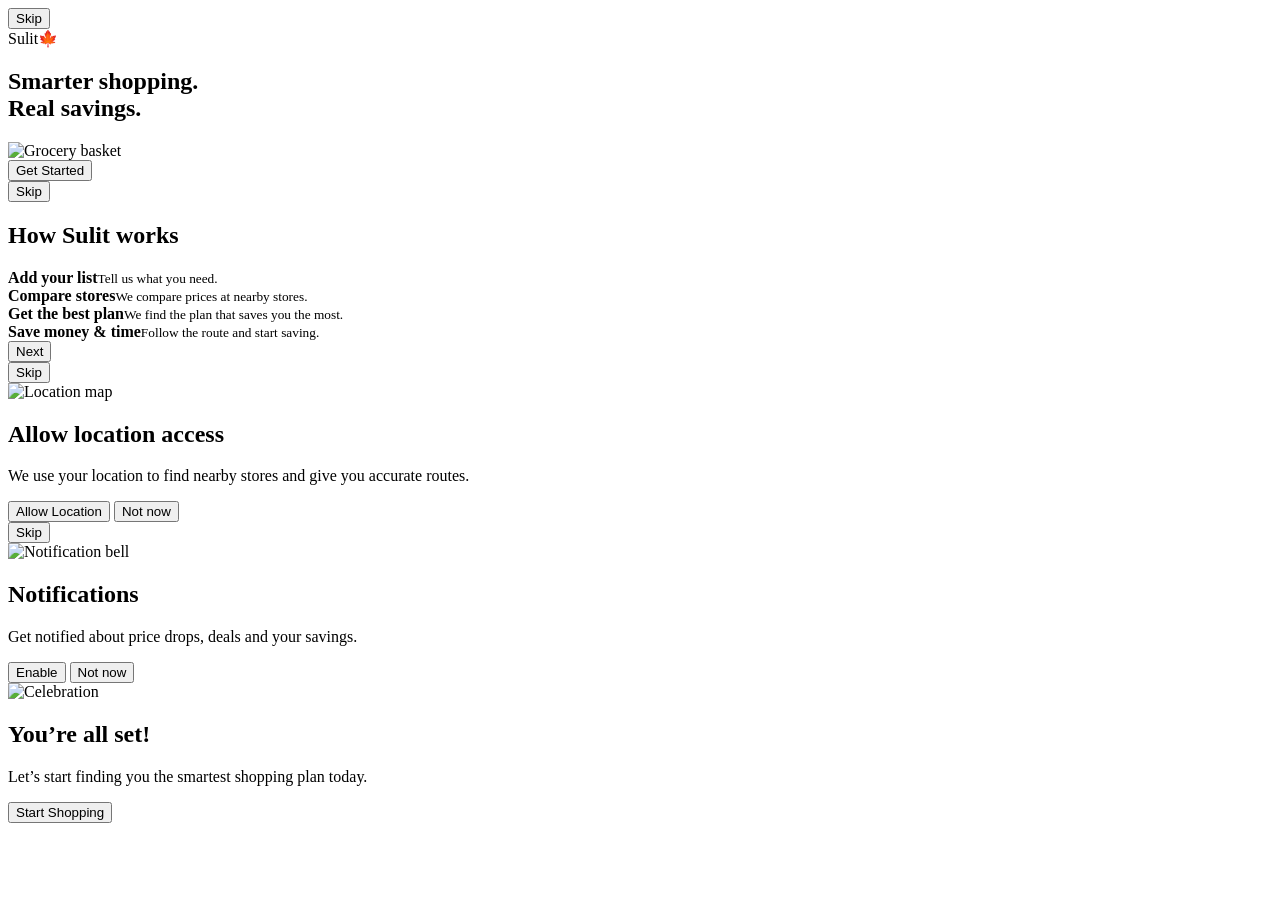
==== commit 459856b6: "updateui" ====
--- a/index.html
+++ b/index.html
@@ -1 +1,96 @@
-<!doctype html><html lang="en"><head><meta charset="utf-8"><meta name="viewport" content="width=device-width,initial-scale=1,viewport-fit=cover"><meta name="theme-color" content="#2f8f57"><meta name="apple-mobile-web-app-capable" content="yes"><meta name="apple-mobile-web-app-status-bar-style" content="default"><link rel="manifest" href="manifest.webmanifest"><link rel="icon" href="assets/app-icon.svg"><title>Sulit</title><link rel="stylesheet" href="css/styles.css"><link rel="stylesheet" href="css/appstore.css"><link rel="stylesheet" href="css/ios-green.css"></head><body><div class="app onboarding-app"><main class="onboarding-shell"><section class="onboarding-slide active"><button class="skip-link" onclick="finishOnboarding()">Skip</button><div class="sulit-logo"><img src="assets/sulit-logo.svg" alt=""><b>Sulit</b></div><div class="onboarding-art"><img src="assets/hero-grocery.svg" alt="Sulit groceries"></div><h1>Every Grocery Trip,<br><em>Worth It.</em></h1><p>Sulit helps you find the best grocery prices across stores in Canada, save time with smart routes, and track your savings.</p><button onclick="nextSlide()">Get Started</button></section><section class="onboarding-slide"><button class="skip-link" onclick="finishOnboarding()">Skip</button><div class="onboarding-art"><img src="assets/compare.svg" alt="Compare prices"></div><h1>Compare Prices</h1><p>See your grocery total at nearby stores and find the lowest-priced basket.</p><button class="circle-next" onclick="nextSlide()">→</button></section><section class="onboarding-slide"><button class="skip-link" onclick="finishOnboarding()">Skip</button><div class="onboarding-art"><img src="assets/routes.svg" alt="Smart routes"></div><h1>Smart Routes</h1><p>Choose one or two stores and follow the most efficient route to save time and fuel.</p><button class="circle-next" onclick="nextSlide()">→</button></section><section class="onboarding-slide"><button class="skip-link" onclick="finishOnboarding()">Skip</button><div class="onboarding-art"><img src="assets/savings.svg" alt="Track savings"></div><h1>Track Savings</h1><p>Upload receipts to see your grocery spending, savings, and price history.</p><button class="circle-next" onclick="nextSlide()">→</button></section><section class="onboarding-slide"><div class="onboarding-art"><img src="assets/no-hassle.svg" alt="No hassle"></div><h1>No Hassle</h1><p>Simple, fast, and made for Canadian shoppers like you.</p><button onclick="finishOnboarding()">Let’s Go!</button></section><div id="onboardingDots" class="onboarding-dots"></div></main></div><script>let slide=0;const slides=[...document.querySelectorAll('.onboarding-slide')];function paint(){slides.forEach((s,i)=>s.classList.toggle('active',i===slide));document.getElementById('onboardingDots').innerHTML=slides.map((_,i)=>`<i class="${i===slide?'active':''}"></i>`).join('')}function nextSlide(){slide=Math.min(slide+1,slides.length-1);paint()}function finishOnboarding(){localStorage.setItem('sulitOnboardingComplete','true');location.href='add.html'}if(localStorage.getItem('sulitOnboardingComplete')==='true')location.replace('add.html');paint();</script><script>if('serviceWorker'in navigator){window.addEventListener('load',()=>navigator.serviceWorker.register('./sw.js').catch(()=>{}))}</script></body></html>
+<!doctype html>
+<html lang="en">
+<head>
+  <meta charset="utf-8">
+  <meta name="viewport" content="width=device-width,initial-scale=1,viewport-fit=cover">
+  <meta name="theme-color" content="#1f7a3f">
+  <meta name="apple-mobile-web-app-capable" content="yes">
+  <meta name="apple-mobile-web-app-status-bar-style" content="default">
+  <link rel="manifest" href="manifest.webmanifest">
+  <link rel="icon" href="assets/app-icon.svg">
+  <title>Sulit</title>
+  <link rel="stylesheet" href="css/styles.css">
+  <link rel="stylesheet" href="css/appstore.css">
+  <link rel="stylesheet" href="css/ios-green.css">
+  <link rel="stylesheet" href="css/sulit-native.css">
+  <link rel="stylesheet" href="css/phase1-approved.css">
+<link href="css/polish-update.css" rel="stylesheet"/>
+<link href="css/launch-polish.css" rel="stylesheet"/>
+<link href="css/design-system-v1.css" rel="stylesheet"/>
+<link href="css/final-consumer-polish.css" rel="stylesheet"/>
+</head>
+<body>
+<div class="app onboarding-app phase1-onboarding">
+  <main class="onboarding-shell">
+    <section class="onboarding-slide active" data-step="1">
+      <button class="skip-link" onclick="finishOnboarding()">Skip</button>
+      <div class="onboarding-brand">Sulit<span>🍁</span></div>
+      <div class="onboarding-copy compact-copy">
+        <h1>Smarter shopping.<br>Real savings.</h1>
+      </div>
+      <div class="onboarding-art onboarding-art-large"><img src="assets/hero-grocery.png" alt="Grocery basket"></div>
+      <button class="onboarding-primary" onclick="beginGetStarted()">Get Started</button>
+    </section>
+
+    <section class="onboarding-slide" data-step="2">
+      <button class="skip-link" onclick="finishOnboarding()">Skip</button>
+      <div class="onboarding-copy"><h1>How Sulit works</h1></div>
+      <div class="how-list">
+        <div><img src="assets/compare.png" alt=""><span><strong>Add your list</strong><small>Tell us what you need.</small></span></div>
+        <div><img src="assets/routes.png" alt=""><span><strong>Compare stores</strong><small>We compare prices at nearby stores.</small></span></div>
+        <div><img src="assets/savings.png" alt=""><span><strong>Get the best plan</strong><small>We find the plan that saves you the most.</small></span></div>
+        <div><img src="assets/hero-grocery.png" alt=""><span><strong>Save money &amp; time</strong><small>Follow the route and start saving.</small></span></div>
+      </div>
+      <button class="onboarding-primary" onclick="nextSlide()">Next</button>
+    </section>
+
+    <section class="onboarding-slide" data-step="3">
+      <button class="skip-link" onclick="finishOnboarding()">Skip</button>
+      <div class="onboarding-art"><img src="assets/routes.png" alt="Location map"></div>
+      <div class="onboarding-copy"><h1>Allow location access</h1><p>We use your location to find nearby stores and give you accurate routes.</p></div>
+      <button class="onboarding-primary" onclick="requestLocation()">Allow Location</button>
+      <button class="onboarding-text-action" onclick="nextSlide()">Not now</button>
+    </section>
+
+    <section class="onboarding-slide" data-step="4">
+      <button class="skip-link" onclick="finishOnboarding()">Skip</button>
+      <div class="onboarding-art"><img src="assets/savings.png" alt="Notification bell"></div>
+      <div class="onboarding-copy"><h1>Notifications</h1><p>Get notified about price drops, deals and your savings.</p></div>
+      <button class="onboarding-primary" onclick="requestNotifications()">Enable</button>
+      <button class="onboarding-text-action" onclick="nextSlide()">Not now</button>
+    </section>
+
+    <section class="onboarding-slide" data-step="5">
+      <div class="onboarding-art"><img src="assets/no-hassle.png" alt="Celebration"></div>
+      <div class="onboarding-copy"><h1>You’re all set!</h1><p>Let’s start finding you the smartest shopping plan today.</p></div>
+      <button class="onboarding-primary" onclick="completeOnboarding()">Start Shopping</button>
+    </section>
+    <div id="onboardingDots" class="onboarding-dots"></div>
+  </main>
+</div>
+<script>
+let slide=0;
+const slides=[...document.querySelectorAll('.onboarding-slide')];
+function paint(){
+  slides.forEach((s,i)=>s.classList.toggle('active',i===slide));
+  document.getElementById('onboardingDots').innerHTML=slides.map((_,i)=>`<i class="${i===slide?'active':''}"></i>`).join('');
+}
+function nextSlide(){slide=Math.min(slide+1,slides.length-1);paint()}
+function requestLocation(){
+  if(!navigator.geolocation){nextSlide();return;}
+  navigator.geolocation.getCurrentPosition(()=>nextSlide(),()=>nextSlide(),{enableHighAccuracy:false,timeout:5000});
+}
+async function requestNotifications(){
+  try{if('Notification' in window && Notification.permission==='default') await Notification.requestPermission();}catch(_){ }
+  nextSlide();
+}
+function finishOnboarding(){localStorage.setItem('sulitOnboardingComplete','true');location.href='add.html'}
+function beginGetStarted(){SulitAccount.openName(()=>{slide=Math.min(slide+1,slides.length-1);paint()})}
+function completeOnboarding(){const saved=(localStorage.getItem('groceryProfileName')||'').trim();if(saved){finishOnboarding();return;}SulitAccount.openName(finishOnboarding)}
+if(localStorage.getItem('sulitOnboardingComplete')==='true')location.replace('add.html');
+paint();
+</script>
+<script src="https://cdn.jsdelivr.net/npm/@supabase/supabase-js@2"></script><script src="js/app-config.js"></script><script src="js/cloud-sync.js"></script><script src="js/account-flow.js"></script>
+<script>if('serviceWorker' in navigator && !['localhost','127.0.0.1'].includes(location.hostname)){window.addEventListener('load',()=>navigator.serviceWorker.register('./sw.js').catch(()=>{}))}</script>
+</body>
+</html>
